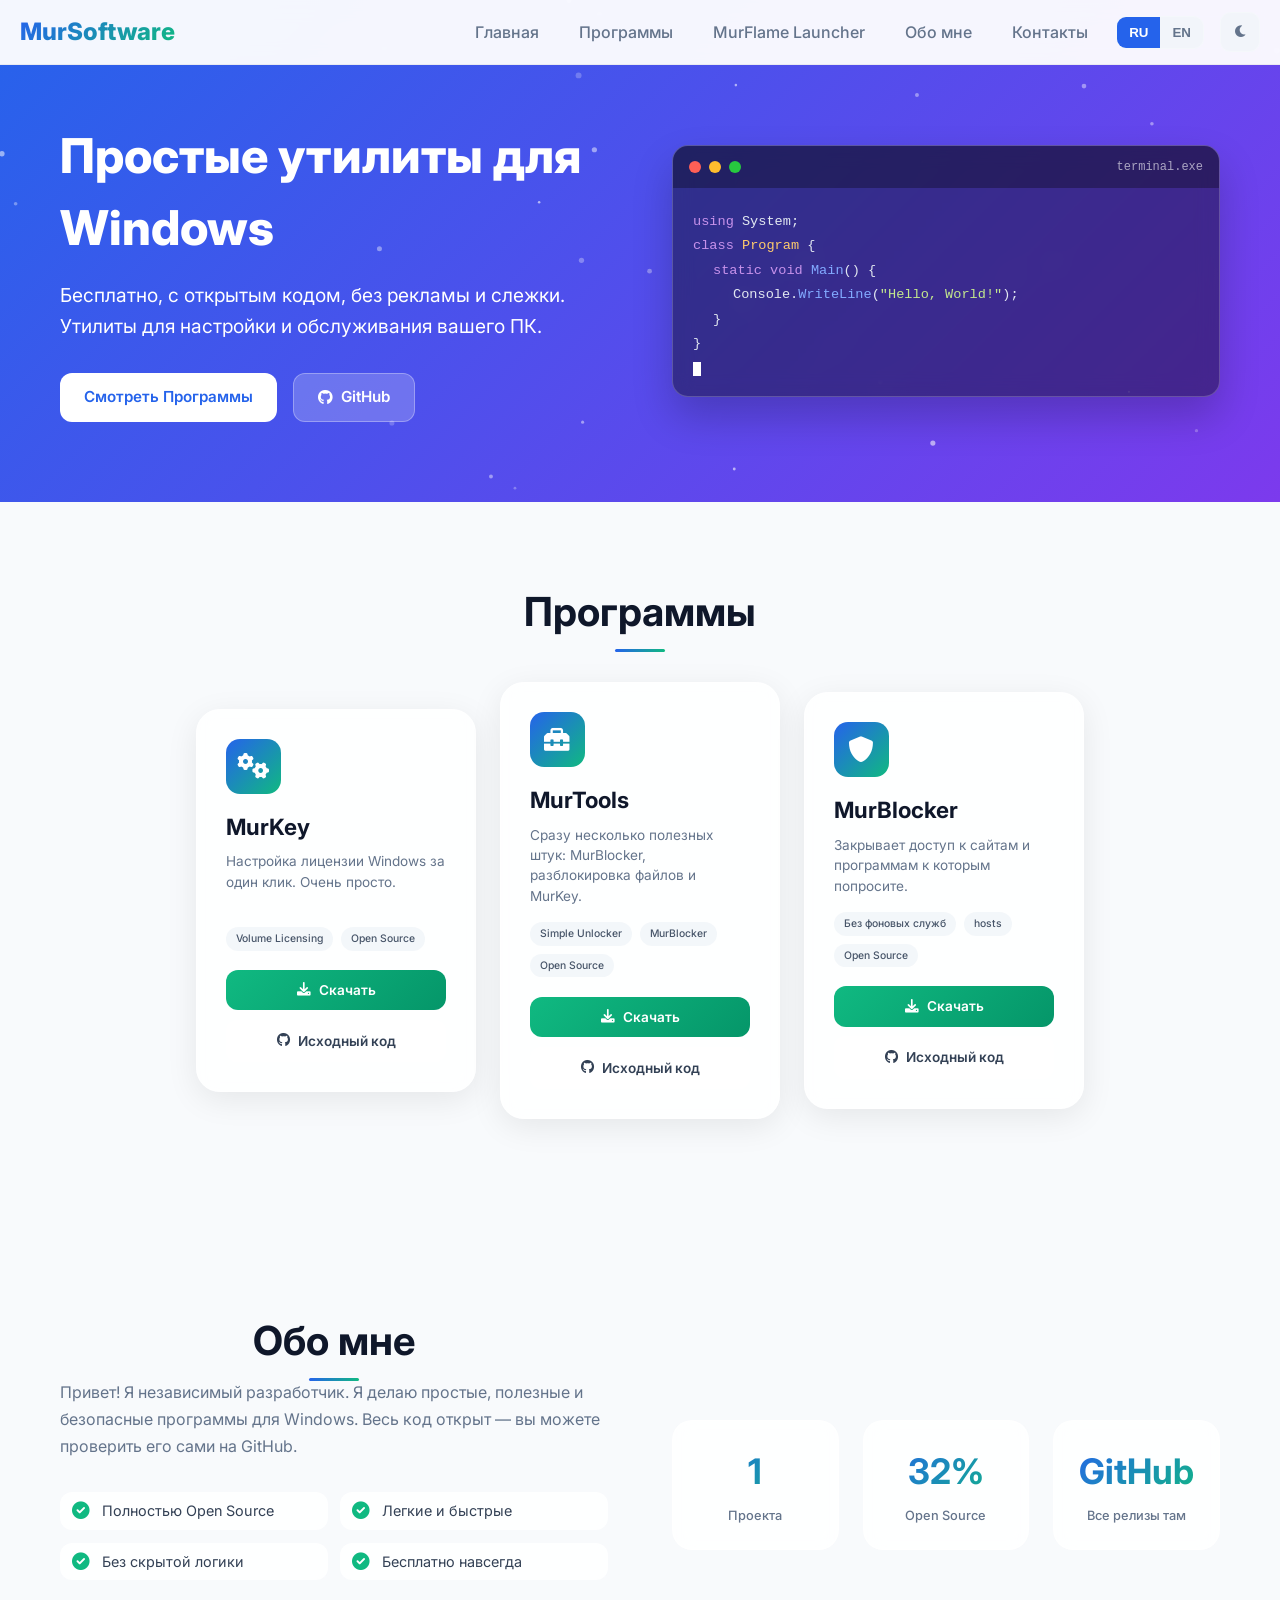
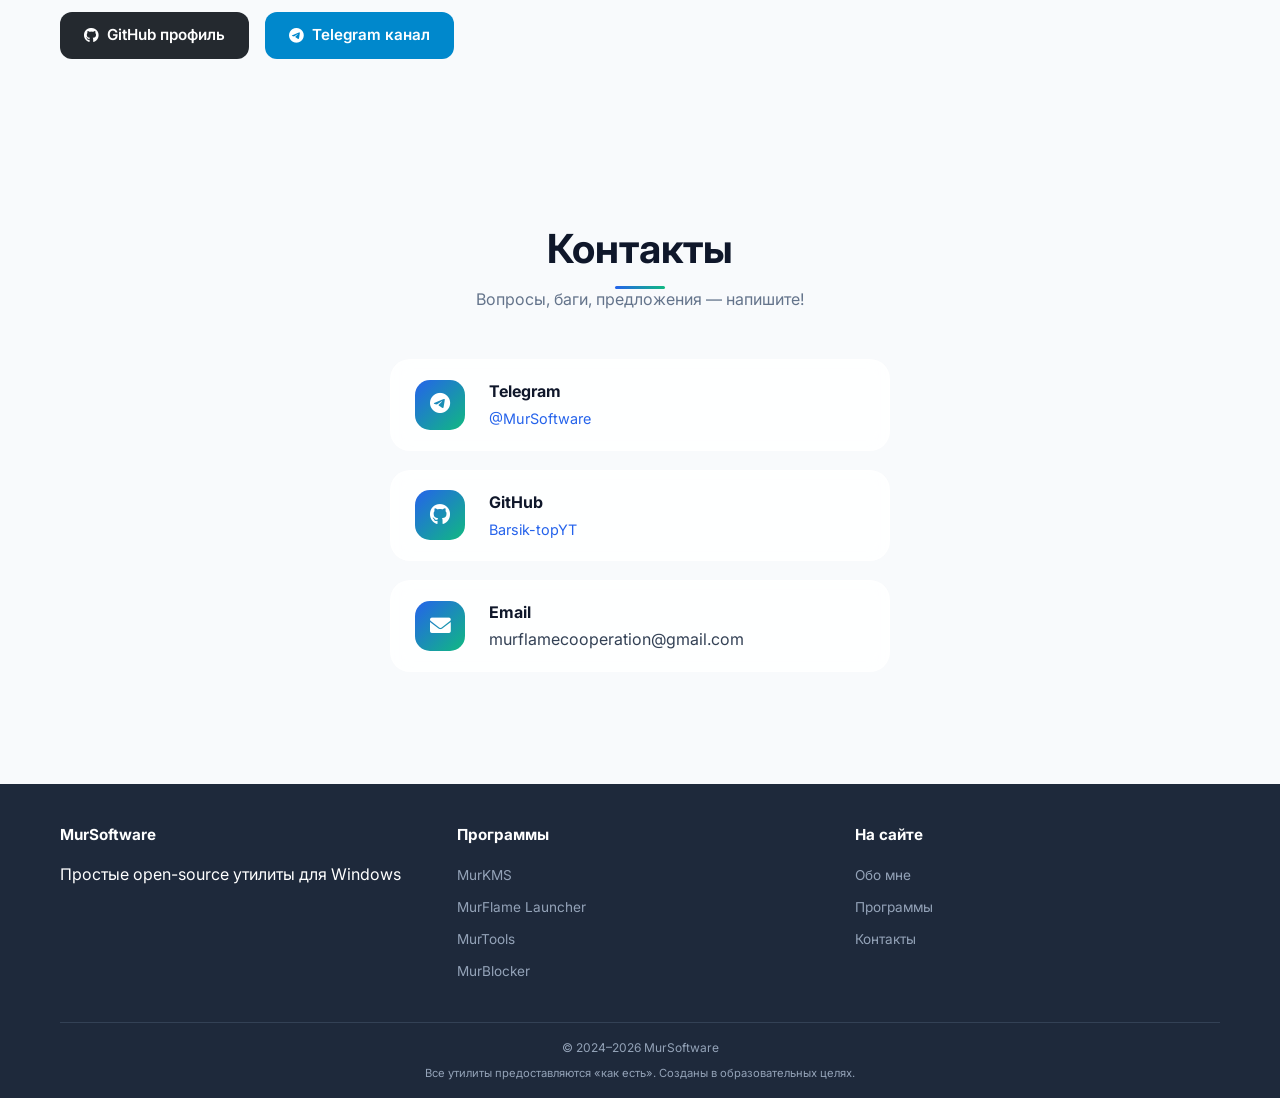
==== index.html @ d1121994 "Update" ====
<!DOCTYPE html>
<html lang="ru">
<head>
    <meta charset="UTF-8">
    <meta name="viewport" content="width=device-width, initial-scale=1.0, viewport-fit=cover">
    <meta name="description" content="MurSoftware — простые и полезные open-source утилиты для Windows. Бесплатно, без рекламы.">
    <title>MurSoftware — простые утилиты для Windows</title>
    <script>
        (function() {
            const stored = localStorage.getItem('mursoft-theme');
            const prefersDark = window.matchMedia && window.matchMedia('(prefers-color-scheme: dark)').matches;
            const dark = stored === 'dark' || (!stored && prefersDark);
            document.documentElement.setAttribute('data-theme', dark ? 'dark' : 'light');
        })();
    </script>
    <style>
        
        :root {
            --bg-body: #f8fafc;
            --bg-header: rgba(255, 255, 255, 0.95);
            --bg-header-scroll: rgba(255, 255, 255, 0.98);
            --header-border: rgba(0, 0, 0, 0.05);
            --text-primary: #334155;
            --text-heading: #0f172a;
            --text-muted: #64748b;
            --accent: #2563eb;
            --accent-hover: #1d4ed8;
            --card-bg: rgba(255, 255, 255, 0.85);
            --card-border: rgba(255, 255, 255, 0.3);
            --card-shadow: 0 8px 32px rgba(0, 0, 0, 0.08);
            --card-shadow-hover: 0 20px 35px rgba(0, 0, 0, 0.12);
            --tag-bg: rgba(241, 245, 249, 0.8);
            --tag-color: #475569;
            --footer-bg: #1e293b;
            --footer-heading: #f1f5f9;
            --footer-link: #94a3b8;
            --footer-bottom-border: #334155;
            --bar-color: #333;
            --nav-mobile-bg: #ffffff;
            --hero-gradient-start: #2563eb;
            --hero-gradient-end: #7c3aed;
        }

        [data-theme="dark"] {
            --bg-body: #0f172a;
            --bg-header: rgba(15, 23, 42, 0.95);
            --bg-header-scroll: rgba(15, 23, 42, 0.98);
            --header-border: rgba(255, 255, 255, 0.05);
            --text-primary: #cbd5e1;
            --text-heading: #f8fafc;
            --text-muted: #94a3b8;
            --accent: #60a5fa;
            --accent-hover: #3b82f6;
            --card-bg: rgba(30, 41, 59, 0.85);
            --card-border: rgba(51, 65, 85, 0.5);
            --card-shadow: 0 8px 32px rgba(0, 0, 0, 0.25);
            --card-shadow-hover: 0 20px 35px rgba(0, 0, 0, 0.35);
            --tag-bg: rgba(51, 65, 85, 0.8);
            --tag-color: #cbd5e1;
            --footer-bg: #020617;
            --nav-mobile-bg: #1e293b;
            --bar-color: #e2e8f0;
        }

        * {
            margin: 0;
            padding: 0;
            box-sizing: border-box;
        }

        body {
            font-family: 'Inter', -apple-system, BlinkMacSystemFont, sans-serif;
            line-height: 1.5;
            color: var(--text-primary);
            background-color: var(--bg-body);
            overflow-x: hidden;
        }

        .container {
            width: 100%;
            max-width: 1200px;
            margin: 0 auto;
            padding: 0 20px;
        }

        .header {
            background: var(--bg-header);
            backdrop-filter: blur(10px);
            position: fixed;
            top: 0;
            left: 0;
            right: 0;
            z-index: 1000;
            border-bottom: 1px solid var(--header-border);
            transition: all 0.3s ease;
        }

        .header.header-scrolled {
            background: var(--bg-header-scroll);
            box-shadow: 0 4px 20px rgba(0, 0, 0, 0.06);
        }

        .nav-container {
            display: flex;
            justify-content: space-between;
            align-items: center;
            height: 64px;
            padding: 0 20px;
        }

        .logo-link {
            font-size: 1.5rem;
            font-weight: 800;
            text-decoration: none;
            background: linear-gradient(135deg, var(--accent), #10b981);
            background-clip: text;
            -webkit-background-clip: text;
            -webkit-text-fill-color: transparent;
            transition: transform 0.3s ease;
        }

        .logo-link:hover {
            transform: scale(1.02);
        }

        .nav-menu {
            display: flex;
            list-style: none;
            gap: 1rem;
            align-items: center;
        }

        .nav-link {
            text-decoration: none;
            color: var(--text-muted);
            font-weight: 500;
            padding: 8px 12px;
            border-radius: 8px;
            transition: all 0.2s ease;
            position: relative;
        }

        .nav-link::after {
            content: '';
            position: absolute;
            bottom: 0;
            left: 50%;
            width: 0;
            height: 2px;
            background: var(--accent);
            transition: all 0.3s ease;
            transform: translateX(-50%);
        }

        .nav-link:hover::after {
            width: 70%;
        }

        .nav-link:hover {
            color: var(--accent);
            background: rgba(37, 99, 235, 0.05);
        }

        .theme-toggle {
            background: var(--tag-bg);
            border: 1px solid var(--card-border);
            color: var(--text-muted);
            width: 40px;
            height: 40px;
            border-radius: 10px;
            cursor: pointer;
            display: flex;
            align-items: center;
            justify-content: center;
            transition: all 0.3s ease;
        }

        .theme-toggle:hover {
            transform: rotate(10deg);
            color: var(--accent);
            border-color: var(--accent);
        }

        .theme-toggle .fa-sun { display: none; }
        [data-theme="dark"] .theme-toggle .fa-moon { display: none; }
        [data-theme="dark"] .theme-toggle .fa-sun { display: inline; }

        .lang-switch {
            display: flex;
            border: 1px solid var(--card-border);
            border-radius: 10px;
            overflow: hidden;
            background: var(--tag-bg);
        }

        .lang-btn {
            border: none;
            background: transparent;
            color: var(--text-muted);
            font-weight: 600;
            padding: 8px 12px;
            cursor: pointer;
            transition: all 0.2s;
        }

        .lang-btn:hover { color: var(--accent); }
        .lang-btn.active {
            background: var(--accent);
            color: white;
        }

        .hamburger {
            display: none;
            flex-direction: column;
            cursor: pointer;
            gap: 5px;
        }

        .hamburger span {
            width: 25px;
            height: 3px;
            background: var(--bar-color);
            border-radius: 2px;
            transition: 0.3s ease;
        }

        .hero {
            padding: 120px 0 80px;
            background: linear-gradient(135deg, var(--hero-gradient-start) 0%, var(--hero-gradient-end) 100%);
            color: white;
            position: relative;
            overflow: hidden;
        }

        #particlesCanvas {
            position: absolute;
            top: 0;
            left: 0;
            width: 100%;
            height: 100%;
            pointer-events: none;
        }

        .hero-container {
            display: grid;
            grid-template-columns: 1fr 1fr;
            gap: 4rem;
            align-items: center;
            position: relative;
            z-index: 2;
        }

        .hero-title {
            font-size: 3rem;
            font-weight: 800;
            margin-bottom: 1rem;
            animation: fadeInUp 0.6s ease;
        }

        .hero-subtitle {
            font-size: 1.2rem;
            opacity: 0.95;
            margin-bottom: 2rem;
            line-height: 1.6;
            animation: fadeInUp 0.6s ease 0.1s both;
        }

        @keyframes fadeInUp {
            from { opacity: 0; transform: translateY(20px); }
            to { opacity: 1; transform: translateY(0); }
        }

        .hero-buttons {
            display: flex;
            gap: 1rem;
            flex-wrap: wrap;
            animation: fadeInUp 0.6s ease 0.2s both;
        }

        .hero-animation {
            animation: float 3s ease-in-out infinite;
        }

        @keyframes float {
            0%, 100% { transform: translateY(0); }
            50% { transform: translateY(-8px); }
        }

        .code-window {
            background: rgba(0, 0, 0, 0.4);
            backdrop-filter: blur(10px);
            border-radius: 16px;
            overflow: hidden;
            border: 1px solid rgba(255, 255, 255, 0.2);
            box-shadow: 0 20px 40px rgba(0, 0, 0, 0.2);
        }

        .code-header {
            background: rgba(0, 0, 0, 0.3);
            padding: 12px 16px;
            display: flex;
            gap: 8px;
            align-items: center;
        }

        .code-title {
            margin-left: auto;
            font-size: 0.75rem;
            font-family: monospace;
            opacity: 0.6;
        }

        .dot {
            width: 12px;
            height: 12px;
            border-radius: 50%;
        }
        .dot.red { background: #ff5f56; }
        .dot.yellow { background: #ffbd2e; }
        .dot.green { background: #27c93f; }

        .code-body {
            padding: 20px;
            font-family: 'Courier New', monospace;
            font-size: 0.85rem;
            color: #e2e8f0;
        }

        .code-line {
            margin: 4px 0;
            opacity: 0;
            animation: codeReveal 0.4s ease forwards;
        }
        .code-line:nth-child(1) { animation-delay: 0.1s; }
        .code-line:nth-child(2) { animation-delay: 0.2s; }
        .code-line:nth-child(3) { animation-delay: 0.3s; }
        .code-line:nth-child(4) { animation-delay: 0.4s; }
        .code-line:nth-child(5) { animation-delay: 0.5s; }
        .code-line:nth-child(6) { animation-delay: 0.6s; }

        .cursor-line {
            width: 8px;
            height: 14px;
            background: white;
            margin-top: 8px;
            animation: blink 1s step-end infinite;
        }

        @keyframes blink {
            0%, 100% { opacity: 1; }
            50% { opacity: 0; }
        }

        @keyframes codeReveal {
            from { opacity: 0; transform: translateX(-15px); }
            to { opacity: 1; transform: translateX(0); }
        }

        .code-line .keyword { color: #c792ea; }
        .code-line .class-name { color: #ffcb6b; }
        .code-line .function { color: #82aaff; }
        .code-line .string { color: #c3e88d; }
        .indent { margin-left: 20px; }
        .indent2 { margin-left: 40px; }

        .btn {
            display: inline-flex;
            align-items: center;
            gap: 0.5rem;
            padding: 12px 24px;
            border-radius: 12px;
            text-decoration: none;
            font-weight: 600;
            transition: all 0.25s ease;
            cursor: pointer;
            border: none;
            font-size: 0.95rem;
            position: relative;
            overflow: hidden;
        }

        .btn::before {
            content: '';
            position: absolute;
            top: 50%;
            left: 50%;
            width: 0;
            height: 0;
            border-radius: 50%;
            background: rgba(255, 255, 255, 0.3);
            transform: translate(-50%, -50%);
            transition: width 0.5s, height 0.5s;
        }

        .btn:hover::before {
            width: 200px;
            height: 200px;
        }

        .btn-primary {
            background: white;
            color: var(--accent);
        }
        .btn-primary:hover { transform: translateY(-2px); box-shadow: 0 8px 20px rgba(0, 0, 0, 0.15); }

        .btn-secondary {
            background: rgba(255, 255, 255, 0.2);
            color: white;
            border: 1px solid rgba(255, 255, 255, 0.3);
        }
        .btn-secondary:hover { background: rgba(255, 255, 255, 0.3); transform: translateY(-2px); }

        .btn-release {
            background: linear-gradient(135deg, #10b981, #059669);
            color: white;
            justify-content: center;
        }
        .btn-release:hover { transform: translateY(-2px); box-shadow: 0 6px 15px rgba(16, 185, 129, 0.3); }

        .btn-source {
            background: rgba(255, 255, 255, 0.1);
            backdrop-filter: blur(5px);
            color: var(--text-primary);
            border: 1px solid var(--card-border);
            justify-content: center;
        }
        .btn-source:hover { background: rgba(255, 255, 255, 0.2); transform: translateY(-2px); }

        .btn-github-large, .btn-telegram-large {
            background: #24292f;
            color: white;
        }
        .btn-telegram-large { background: #0088cc; }
        .btn-github-large:hover, .btn-telegram-large:hover { transform: translateY(-2px); }

        .programs {
            padding: 80px 0;
        }

        .section-title {
            font-size: 2.5rem;
            font-weight: 700;
            text-align: center;
            margin-bottom: 0.5rem;
            color: var(--text-heading);
            position: relative;
            display: inline-block;
            width: 100%;
        }

        .section-title::after {
            content: '';
            position: absolute;
            bottom: -10px;
            left: 50%;
            transform: translateX(-50%);
            width: 50px;
            height: 3px;
            background: linear-gradient(90deg, var(--accent), #10b981);
            border-radius: 3px;
        }

        .section-subtitle {
            text-align: center;
            color: var(--text-muted);
            margin-bottom: 3rem;
            font-size: 1rem;
        }

        .programs-grid {
            display: flex;
            flex-wrap: wrap;
            justify-content: center;
            align-items: center;
            gap: 1.5rem;
            position: relative;
            margin-top: 2rem;
            margin-bottom: 2rem;
        }

        .program-card {
            background: var(--card-bg);
            backdrop-filter: blur(10px);
            border-radius: 24px;
            padding: 1.8rem;
            width: 280px;
            box-shadow: var(--card-shadow);
            border: 1px solid var(--card-border);
            transition: all 0.4s cubic-bezier(0.4, 0, 0.2, 1);
            position: relative;
            overflow: hidden;
            animation: cardAppear 0.4s ease backwards;
        }

        .program-card:nth-child(1) { animation-delay: 0.05s; }
        .program-card:nth-child(2) { animation-delay: 0.1s; }
        .program-card:nth-child(3) { animation-delay: 0.15s; }
        .program-card:nth-child(4) { animation-delay: 0.2s; }

        @keyframes cardAppear {
            from { opacity: 0; transform: scale(0.95); }
            to { opacity: 1; transform: scale(1); }
        }

        @media (min-width: 901px) {
            .program-card:nth-child(1) { transform: rotate(-4deg) translateY(8px) translateX(6px); z-index: 1; }
            .program-card:nth-child(2) { transform: rotate(-1deg) translateY(2px) translateX(3px); z-index: 2; }
            .program-card:nth-child(3) { transform: rotate(0deg) translateY(0px) translateX(0px); z-index: 4; }
            .program-card:nth-child(4) { transform: rotate(3deg) translateY(5px) translateX(-5px); z-index: 3; }

            .programs-grid:hover .program-card {
                transform: rotate(0deg) translateY(0) translateX(0);
            }

            .program-card:hover {
                transform: scale(1.04) translateY(-10px) translateX(0) !important;
                z-index: 10;
                box-shadow: var(--card-shadow-hover);
            }

            .programs-grid:hover .program-card:not(:hover) {
                opacity: 0.7;
            }
        }

        .program-card::after {
            content: '';
            position: absolute;
            top: 0;
            left: -100%;
            width: 100%;
            height: 3px;
            background: linear-gradient(90deg, var(--accent), #10b981);
            transition: left 0.4s ease;
        }

        .program-card:hover::after {
            left: 0;
        }

        .program-icon {
            width: 55px;
            height: 55px;
            background: linear-gradient(135deg, var(--accent), #10b981);
            border-radius: 14px;
            display: flex;
            align-items: center;
            justify-content: center;
            margin-bottom: 1rem;
            transition: all 0.3s ease;
        }

        .program-card:hover .program-icon {
            transform: scale(1.05);
        }

        .program-icon i { font-size: 1.6rem; color: white; }

        .program-title {
            font-size: 1.4rem;
            font-weight: 700;
            margin-bottom: 0.5rem;
            color: var(--text-heading);
        }

        .program-description {
            color: var(--text-muted);
            margin-bottom: 1rem;
            font-size: 0.85rem;
            line-height: 1.5;
            min-height: 60px;
        }

        .program-features {
            display: flex;
            flex-wrap: wrap;
            gap: 0.5rem;
            margin-bottom: 1.2rem;
        }

        .feature-tag {
            background: var(--tag-bg);
            backdrop-filter: blur(5px);
            color: var(--tag-color);
            padding: 4px 10px;
            border-radius: 20px;
            font-size: 0.65rem;
            font-weight: 500;
            transition: all 0.2s;
        }

        .feature-tag:hover {
            background: var(--accent);
            color: white;
            transform: translateY(-1px);
        }

        .program-download {
            display: flex;
            flex-direction: column;
            gap: 0.6rem;
        }
        .program-download .btn { width: 100%; padding: 10px 16px; font-size: 0.85rem; }

        .about {
            background: var(--bg-body);
            padding: 80px 0;
        }

        .about-content {
            display: grid;
            grid-template-columns: 1fr 1fr;
            gap: 4rem;
            align-items: center;
        }

        .about-description {
            color: var(--text-muted);
            font-size: 1rem;
            line-height: 1.7;
            margin-bottom: 2rem;
        }

        .about-features {
            display: grid;
            grid-template-columns: 1fr 1fr;
            gap: 0.8rem;
            margin-bottom: 2rem;
        }

        .feature-item {
            display: flex;
            align-items: center;
            gap: 0.75rem;
            padding: 8px 12px;
            background: var(--card-bg);
            backdrop-filter: blur(5px);
            border-radius: 12px;
            transition: all 0.25s;
            font-size: 0.9rem;
        }

        .feature-item:hover {
            transform: translateX(5px);
            background: var(--accent);
            color: white;
        }
        .feature-item:hover i { color: white; }
        .feature-item i { color: #10b981; font-size: 1.1rem; }

        .about-stats {
            display: grid;
            grid-template-columns: repeat(3, 1fr);
            gap: 1.5rem;
        }

        .stat-item {
            background: var(--card-bg);
            backdrop-filter: blur(10px);
            padding: 1.5rem 1rem;
            border-radius: 20px;
            text-align: center;
            border: 1px solid var(--card-border);
            transition: all 0.25s ease;
        }

        .stat-item:hover {
            transform: translateY(-5px);
            box-shadow: var(--card-shadow-hover);
        }

        .stat-number {
            font-size: 2.2rem;
            font-weight: 700;
            background: linear-gradient(135deg, var(--accent), #10b981);
            background-clip: text;
            -webkit-background-clip: text;
            -webkit-text-fill-color: transparent;
            margin-bottom: 0.5rem;
        }
        .stat-label { color: var(--text-muted); font-size: 0.8rem; font-weight: 500; }

        .about-buttons { display: flex; flex-wrap: wrap; gap: 1rem; }

        .contact {
            padding: 80px 0;
        }

        .contact-content {
            display: flex;
            flex-direction: column;
            gap: 1.2rem;
            max-width: 500px;
            margin: 0 auto;
        }

        .contact-item {
            display: flex;
            align-items: center;
            gap: 1.5rem;
            background: var(--card-bg);
            backdrop-filter: blur(10px);
            padding: 1.2rem 1.5rem;
            border-radius: 20px;
            border: 1px solid var(--card-border);
            transition: all 0.25s ease;
        }

        .contact-item:hover {
            transform: translateX(8px);
            box-shadow: var(--card-shadow-hover);
        }

        .contact-item i {
            width: 50px;
            height: 50px;
            background: linear-gradient(135deg, var(--accent), #10b981);
            border-radius: 15px;
            display: flex;
            align-items: center;
            justify-content: center;
            color: white;
            font-size: 1.3rem;
            transition: all 0.25s;
        }

        .contact-item:hover i {
            transform: scale(1.05);
        }

        .contact-item h4 { margin-bottom: 3px; color: var(--text-heading); font-size: 1rem; }
        .contact-item a { color: var(--accent); text-decoration: none; font-size: 0.9rem; }

        .footer {
            background: var(--footer-bg);
            color: white;
            padding: 2.5rem 0 1rem;
            margin-top: 2rem;
        }

        .footer-content {
            display: grid;
            grid-template-columns: repeat(auto-fit, minmax(200px, 1fr));
            gap: 2rem;
            margin-bottom: 2rem;
        }

        .footer-section h3, .footer-section h4 { margin-bottom: 1rem; color: white; font-size: 0.95rem; }
        .footer-section ul { list-style: none; }
        .footer-section ul li { margin-bottom: 0.5rem; }
        .footer-section a { color: var(--footer-link); text-decoration: none; transition: all 0.2s; display: inline-block; font-size: 0.85rem; }
        .footer-section a:hover { color: var(--accent); transform: translateX(3px); }

        .footer-bottom {
            border-top: 1px solid var(--footer-bottom-border);
            padding-top: 1rem;
            text-align: center;
            font-size: 0.75rem;
            color: var(--footer-link);
        }

        .footer-disclaimer { font-size: 0.7rem; margin-top: 0.5rem; }

        .scroll-to-top {
            position: fixed;
            bottom: 20px;
            right: 20px;
            width: 45px;
            height: 45px;
            background: linear-gradient(135deg, var(--accent), #10b981);
            color: white;
            border: none;
            border-radius: 50%;
            cursor: pointer;
            opacity: 0;
            visibility: hidden;
            transition: all 0.25s ease;
            z-index: 1000;
            display: flex;
            align-items: center;
            justify-content: center;
            font-size: 1.1rem;
            box-shadow: 0 4px 12px rgba(0, 0, 0, 0.15);
        }

        .scroll-to-top.visible {
            opacity: 1;
            visibility: visible;
        }

        .scroll-to-top:hover {
            transform: translateY(-3px);
        }

        /* ==================== */
        /* ЗЕЛЁНЫЙ БЕЙДЖ "НОВОЕ" — ИСПРАВЛЕННЫЙ */
        /* ==================== */
        
        .feature-tag-new {
            background: #10b981 !important;
            color: white !important;
            padding: 4px 12px !important;
            border-radius: 20px !important;
            font-size: 0.7rem !important;
            font-weight: 700 !important;
            display: inline-block !important;
            margin-left: 10px !important;
            vertical-align: middle !important;
            animation: pulse 2s ease-in-out infinite !important;
            border: none !important;
            text-shadow: none !important;
        }

        @keyframes pulse {
            0%, 100% { 
                opacity: 1; 
                transform: scale(1);
                box-shadow: 0 0 0 0 rgba(16, 185, 129, 0.4);
            }
            50% { 
                opacity: 0.9; 
                transform: scale(1.03);
                box-shadow: 0 0 0 5px rgba(16, 185, 129, 0);
            }
        }

        @media (max-width: 900px) {
            .programs-grid { flex-direction: column; align-items: center; }
            .program-card { width: 100%; max-width: 360px; transform: none !important; }
            .programs-grid:hover .program-card { transform: none !important; }
            .program-card:hover { transform: translateY(-5px) scale(1.01) !important; }
            .programs-grid:hover .program-card:not(:hover) { opacity: 1; }
            .hero-container { grid-template-columns: 1fr; text-align: center; gap: 2rem; }
            .hero-title { font-size: 2rem; }
            .hero { padding: 100px 0 60px; }
            .hero-buttons { justify-content: center; }
            .section-title { font-size: 2rem; }
            .about-content { grid-template-columns: 1fr; gap: 2rem; text-align: center; }
            .about-features { grid-template-columns: 1fr; text-align: left; max-width: 300px; margin: 2rem auto; }
            .about-stats { grid-template-columns: 1fr; gap: 1rem; max-width: 280px; margin: 0 auto; }
            .about-buttons { justify-content: center; }
            .footer-content { grid-template-columns: 1fr; text-align: center; }
            .contact-item { justify-content: center; text-align: left; }
            .nav-menu {
                position: fixed;
                left: -100%;
                top: 64px;
                flex-direction: column;
                background: var(--nav-mobile-bg);
                width: 100%;
                text-align: center;
                transition: 0.3s;
                padding: 2rem;
                gap: 1.5rem;
                border-bottom: 1px solid var(--header-border);
                box-shadow: 0 10px 25px rgba(0, 0, 0, 0.08);
            }
            .nav-menu.active { left: 0; }
            .hamburger { display: flex; }
        }

        @media (max-width: 480px) {
            .container { padding: 0 16px; }
            .hero-title { font-size: 1.6rem; }
            .hero-subtitle { font-size: 0.95rem; }
            .btn { padding: 10px 18px; font-size: 0.85rem; }
            .program-card { padding: 1.2rem; }
            .code-body { font-size: 0.6rem; padding: 12px; }
            .program-icon { width: 45px; height: 45px; }
            .program-icon i { font-size: 1.3rem; }
            .program-title { font-size: 1.2rem; }
            .feature-tag-new { padding: 2px 8px !important; font-size: 0.6rem !important; margin-left: 6px !important; }
        }

        .hamburger.active span:nth-child(1) {
            transform: rotate(45deg) translate(5px, 5px);
        }
        .hamburger.active span:nth-child(2) {
            opacity: 0;
        }
        .hamburger.active span:nth-child(3) {
            transform: rotate(-45deg) translate(7px, -6px);
        }
    </style>
    <link href="https://fonts.googleapis.com/css2?family=Inter:wght@400;500;600;700;800&display=swap" rel="stylesheet">
    <link rel="stylesheet" href="https://cdnjs.cloudflare.com/ajax/libs/font-awesome/6.0.0/css/all.min.css">
</head>
<body>
    <header class="header">
        <nav class="nav">
            <div class="nav-container">
                <div class="logo">
                    <a href="#home" class="logo-link">MurSoftware</a>
                </div>
                <ul class="nav-menu">
                    <li><a href="#home" class="nav-link" data-i18n="nav.home">Главная</a></li>
                    <li><a href="#programs" class="nav-link" data-i18n="nav.programs">Программы</a></li>
                    <li><a href="launcher/Index.html" class="nav-link" data-i18n="nav.murflame">MurFlame Launcher</a></li>
                    <li><a href="#about" class="nav-link" data-i18n="nav.about">Обо мне</a></li>
                    <li><a href="#contact" class="nav-link" data-i18n="nav.contact">Контакты</a></li>
                    <li>
                        <div class="lang-switch" role="group">
                            <button type="button" class="lang-btn active" data-lang="ru">RU</button>
                            <button type="button" class="lang-btn" data-lang="en">EN</button>
                        </div>
                    </li>
                    <li>
                        <button type="button" class="theme-toggle" aria-label="Сменить тему">
                            <i class="fas fa-moon"></i>
                            <i class="fas fa-sun"></i>
                        </button>
                    </li>
                </ul>
                <div class="hamburger">
                    <span></span>
                    <span></span>
                    <span></span>
                </div>
            </div>
        </nav>
    </header>

    <main>
        <section id="home" class="hero">
            <canvas id="particlesCanvas"></canvas>
            <div class="container hero-container">
                <div class="hero-content">
                    <h1 class="hero-title" data-i18n="hero.title">Простые утилиты для Windows</h1>
                    <p class="hero-subtitle" data-i18n="hero.subtitle">
                        Бесплатно, с открытым кодом, без рекламы и слежки. Утилиты для настройки и обслуживания вашего ПК.
                    </p>
                    <div class="hero-buttons">
                        <a href="#programs" class="btn btn-primary" data-i18n="hero.btnProjects">Смотреть Программы</a>
                        <a href="https://github.com/Barsik-topYT" class="btn btn-secondary" target="_blank">
                            <i class="fab fa-github"></i>
                            <span data-i18n="hero.btnGithub">GitHub</span>
                        </a>
                    </div>
                </div>
                <div class="hero-animation">
                    <div class="code-window">
                        <div class="code-header">
                            <span class="dot red"></span>
                            <span class="dot yellow"></span>
                            <span class="dot green"></span>
                            <span class="code-title">terminal.exe</span>
                        </div>
                        <div class="code-body">
                            <div class="code-line"><span class="keyword">using</span> System;</div>
                            <div class="code-line"><span class="keyword">class</span> <span class="class-name">Program</span> {</div>
                            <div class="code-line indent">  <span class="keyword">static void</span> <span class="function">Main</span>() {</div>
                            <div class="code-line indent2">    Console.<span class="function">WriteLine</span>(<span class="string">"Hello, World!"</span>);</div>
                            <div class="code-line indent">  }</div>
                            <div class="code-line">}</div>
                            <div class="cursor-line"></div>
                        </div>
                    </div>
                </div>
            </div>
        </section>

        <section id="programs" class="programs">
            <div class="container">
                <h2 class="section-title" data-i18n="programs.title">Программы</h2>

                <div class="programs-grid">
                    <!-- MurKMS -->
                    <div class="program-card" data-tilt>
                        <div class="program-icon"><i class="fas fa-cogs"></i></div>
                        <h3 class="program-title">MurKey</h3>
                        <p class="program-description" data-i18n="murkms.desc">Настройка корпоративного лицензирования Windows одной кнопкой.</p>
                        <div class="program-features">
                            <span class="feature-tag" data-i18n="murkms.tag1">Volume Licensing</span>
                            <span class="feature-tag" data-i18n="murkms.tag2">Open Source</span>
                        </div>
                        <div class="program-download">
                            <a href="https://github.com/Barsik-topYT/MurKey/releases/download/MurKey2.2/MurKey.2.2.exe" class="btn btn-release" target="_blank"><i class="fas fa-download"></i> <span data-i18n="common.download">Скачать</span></a>
                            <a href="https://github.com/Barsik-topYT/MurKey" class="btn btn-source" target="_blank"><i class="fab fa-github"></i> <span data-i18n="common.source">Исходный код</span></a>
                        </div>
                    </div>



                    <!-- MurTools -->
                    <div class="program-card" data-tilt>
                        <div class="program-icon"><i class="fas fa-toolbox"></i></div>
                        <h3 class="program-title">MurTools</h3>
                        <p class="program-description" data-i18n="murtools.desc">Набор утилит для повседневных задач: очистка, разблокировка файлов и другое.</p>
                        <div class="program-features">
                            <span class="feature-tag" data-i18n="murtools.tag1">Simple Unlocker</span>
                            <span class="feature-tag" data-i18n="murtools.tag2">MurBlocker</span>
                            <span class="feature-tag" data-i18n="murtools.tag3">Open Source</span>
                        </div>
                        <div class="program-download">
                            <a href="https://github.com/Barsik-topYT/MurTools/releases/download/MurTools3.0/MurTools.exe" class="btn btn-release" target="_blank"><i class="fas fa-download"></i> <span data-i18n="common.download">Скачать</span></a>
                            <a href="https://github.com/Barsik-topYT/MurTools" class="btn btn-source" target="_blank"><i class="fab fa-github"></i> <span data-i18n="common.source">Исходный код</span></a>
                        </div>
                    </div>

                    <!-- MurBlocker -->
                    <div class="program-card" data-tilt>
                        <div class="program-icon"><i class="fas fa-shield-alt"></i></div>
                        <h3 class="program-title">MurBlocker</h3>
                        <p class="program-description" data-i18n="murblocker.desc">Блокировка сайтов и приложений через файл hosts. Легко и без фоновых процессов.</p>
                        <div class="program-features">
                            <span class="feature-tag" data-i18n="murblocker.tag1">Без фоновых служб</span>
                            <span class="feature-tag" data-i18n="murblocker.tag2">hosts</span>
                            <span class="feature-tag" data-i18n="murblocker.tag3">Open Source</span>
                        </div>
                        <div class="program-download">
                            <a href="https://github.com/Barsik-topYT/MurBlocker/releases/download/MurBlocker1.5/MurBlocker.1.5.exe" class="btn btn-release" target="_blank"><i class="fas fa-download"></i> <span data-i18n="common.download">Скачать</span></a>
                            <a href="https://github.com/Barsik-topYT/MurBlocker" class="btn btn-source" target="_blank"><i class="fab fa-github"></i> <span data-i18n="common.source">Исходный код</span></a>
                        </div>
                    </div>
                </div>
            </div>
        </section>

        <section id="about" class="about">
            <div class="container">
                <div class="about-content">
                    <div class="about-text">
                        <h2 class="section-title" data-i18n="about.title">Обо мне</h2>
                        <p class="about-description" data-i18n="about.desc">
                            Привет! Я независимый разработчик. Я делаю простые, полезные и безопасные программы для Windows.
                            Весь код открыт — вы можете проверить его сами на GitHub.
                        </p>
                        <div class="about-features">
                            <div class="feature-item"><i class="fas fa-check-circle"></i> <span data-i18n="about.f1">Полностью Open Source</span></div>
                            <div class="feature-item"><i class="fas fa-check-circle"></i> <span data-i18n="about.f2">Легкие и быстрые</span></div>
                            <div class="feature-item"><i class="fas fa-check-circle"></i> <span data-i18n="about.f3">Без скрытой логики</span></div>
                            <div class="feature-item"><i class="fas fa-check-circle"></i> <span data-i18n="about.f4">Бесплатно навсегда</span></div>
                        </div>
                        <div class="about-buttons">
                            <a href="https://github.com/Barsik-topYT" class="btn btn-github-large" target="_blank"><i class="fab fa-github"></i> <span data-i18n="about.githubBtn">GitHub профиль</span></a>
                            <a href="https://t.me/MurSoftware" class="btn btn-telegram-large" target="_blank"><i class="fab fa-telegram-plane"></i> <span data-i18n="about.telegramBtn">Telegram канал</span></a>
                        </div>
                    </div>
                    <div class="about-stats">
                        <div class="stat-item" data-count="4"><div class="stat-number">0</div><div class="stat-label" data-i18n="stats.projects">Проекта</div></div>
                        <div class="stat-item" data-count="100"><div class="stat-number">0%</div><div class="stat-label" data-i18n="stats.opensource">Open Source</div></div>
                        <div class="stat-item"><div class="stat-number">GitHub</div><div class="stat-label" data-i18n="stats.releases">Все релизы там</div></div>
                    </div>
                </div>
            </div>
        </section>

        <section id="contact" class="contact">
            <div class="container">
                <h2 class="section-title" data-i18n="contact.title">Контакты</h2>
                <p class="section-subtitle" data-i18n="contact.subtitle">Вопросы, баги, предложения — напишите!</p>
                <div class="contact-content">
                    <div class="contact-item">
                        <i class="fab fa-telegram-plane"></i>
                        <div><h4 data-i18n="contact.telegram">Telegram</h4><p><a href="https://t.me/MurSoftware" target="_blank">@MurSoftware</a></p></div>
                    </div>
                    <div class="contact-item">
                        <i class="fab fa-github"></i>
                        <div><h4 data-i18n="contact.github">GitHub</h4><p><a href="https://github.com/Barsik-topYT" target="_blank">Barsik-topYT</a></p></div>
                    </div>
                    <div class="contact-item">
                        <i class="fas fa-envelope"></i>
                        <div><h4 data-i18n="contact.email">Email</h4><p>murflamecooperation@gmail.com</p></div>
                    </div>
                </div>
            </div>
        </section>
    </main>

    <footer class="footer">
        <div class="container">
            <div class="footer-content">
                <div class="footer-section">
                    <h3>MurSoftware</h3>
                    <p data-i18n="footer.tagline">Простые open-source утилиты для Windows</p>
                </div>
                <div class="footer-section">
                    <h4 data-i18n="footer.projects">Программы</h4>
                    <ul>
                        <li><a href="https://github.com/Barsik-topYT/MurKMS" target="_blank">MurKMS</a></li>
                        <li><a href="https://github.com/Barsik-topYT/MurFlameLauncher" target="_blank">MurFlame Launcher</a></li>
                        <li><a href="https://github.com/Barsik-topYT/MurTools" target="_blank">MurTools</a></li>
                        <li><a href="https://github.com/Barsik-topYT/MurBlocker" target="_blank">MurBlocker</a></li>
                    </ul>
                </div>
                <div class="footer-section">
                    <h4 data-i18n="footer.site">На сайте</h4>
                    <ul>
                        <li><a href="#about" data-i18n="footer.about">Обо мне</a></li>
                        <li><a href="#programs" data-i18n="footer.programs">Программы</a></li>
                        <li><a href="#contact" data-i18n="footer.contact">Контакты</a></li>
                    </ul>
                </div>
            </div>
            <div class="footer-bottom">
                <p>&copy; 2024–2026 MurSoftware</p>
                <p class="footer-disclaimer" data-i18n="footer.disclaimer">Все утилиты предоставляются «как есть». Созданы в образовательных целях.</p>
            </div>
        </div>
    </footer>

    <script>
        // ==================== ПЕРЕВОДЫ ====================
        const translations = {
            ru: {
                'nav.home': 'Главная',
                'nav.programs': 'Программы',
                'nav.about': 'Обо мне',
                'nav.contact': 'Контакты',
                'hero.title': 'Простые утилиты для Windows',
                'hero.subtitle': 'Бесплатно, с открытым кодом, без рекламы и слежки. Утилиты для настройки и обслуживания вашего ПК.',
                'hero.btnProjects': 'Смотреть Программы',
                'hero.btnGithub': 'GitHub',
                'programs.title': 'Программы',
                'programs.subtitle': 'Скачивайте только с GitHub Releases — это безопасно.',
                'murkms.desc': 'Настройка лицензии Windows за один клик. Очень просто.',
                'murkms.tag1': 'Volume Licensing',
                'murkms.tag2': 'Open Source',
                'murflame.desc': 'Простой и удобный лаунчер для Minecraft. Всё в одном месте.',
                'murflame.tag1': 'Игровой лаунчер',
                'murflame.tag2': 'Быстрый запуск',
                'murflame.tag3': 'Open Source',
                'murflame.tag4': 'Новое',
                'murtools.desc': 'Сразу несколько полезных штук: MurBlocker, разблокировка файлов и MurKey.',
                'murtools.tag1': 'Simple Unlocker',
                'murtools.tag2': 'MurBlocker',
                'murtools.tag3': 'Open Source',
                'murblocker.desc': 'Закрывает доступ к сайтам и программам к которым попросите.',
                'murblocker.tag1': 'Без фоновых служб',
                'murblocker.tag2': 'hosts',
                'murblocker.tag3': 'Open Source',
                'common.download': 'Скачать',
                'common.source': 'Исходный код',
                'about.title': 'Обо мне',
                'about.desc': 'Привет! Я независимый разработчик. Я делаю простые, полезные и безопасные программы для Windows. Весь код открыт — вы можете проверить его сами на GitHub.',
                'about.f1': 'Полностью Open Source',
                'about.f2': 'Легкие и быстрые',
                'about.f3': 'Без скрытой логики',
                'about.f4': 'Бесплатно навсегда',
                'about.githubBtn': 'GitHub профиль',
                'about.telegramBtn': 'Telegram канал',
                'stats.projects': 'Проекта',
                'stats.opensource': 'Open Source',
                'stats.releases': 'Все релизы там',
                'contact.title': 'Контакты',
                'contact.subtitle': 'Вопросы, баги, предложения — напишите!',
                'contact.telegram': 'Telegram',
                'contact.github': 'GitHub',
                'contact.email': 'Email',
                'footer.tagline': 'Простые open-source утилиты для Windows',
                'footer.projects': 'Программы',
                'footer.site': 'На сайте',
                'footer.about': 'Обо мне',
                'footer.programs': 'Программы',
                'footer.contact': 'Контакты',
                'footer.disclaimer': 'Все утилиты предоставляются «как есть». Созданы в образовательных целях.'
            },
            en: {
                'nav.home': 'Home',
                'nav.programs': 'Projects',
                'nav.about': 'About',
                'nav.contact': 'Contact',
                'hero.title': 'Simple Windows Utilities',
                'hero.subtitle': 'Free, open source, no ads, no tracking. Utilities for tuning and maintaining your PC.',
                'hero.btnProjects': 'View Projects',
                'hero.btnGithub': 'GitHub',
                'programs.title': 'Projects',
                'programs.subtitle': 'Download only from GitHub Releases — it\'s safe.',
                'murkms.desc': 'Configure Windows volume licensing with one click.',
                'murkms.tag1': 'Volume Licensing',
                'murkms.tag2': 'Open Source',
				'murflame.tag4': 'New',
                'murflame.desc': 'A simple and convenient launcher for Minecraft. Everything in one place.',
                'murflame.tag1': 'Game Launcher',
                'murflame.tag2': 'Fast Launch',
                'murflame.tag3': 'Open Source',
                'murflame.tag4': 'New',
                'murtools.desc': 'A set of utilities for everyday tasks: cleaning, file unlocking, and more.',
                'murtools.tag1': 'Simple Unlocker',
                'murtools.tag2': 'MurBlocker',
                'murtools.tag3': 'Open Source',
                'murblocker.desc': 'Block websites and apps via the hosts file. Easy, with no background processes.',
                'murblocker.tag1': 'No background services',
                'murblocker.tag2': 'hosts',
                'murblocker.tag3': 'Open Source',
                'common.download': 'Download',
                'common.source': 'Source code',
                'about.title': 'About me',
                'about.desc': 'Hi! I\'m an indie developer. I make simple, useful, and safe programs for Windows. All code is open — you can check it yourself on GitHub.',
                'about.f1': 'Fully Open Source',
                'about.f2': 'Light & Fast',
                'about.f3': 'No hidden logic',
                'about.f4': 'Forever Free',
                'about.githubBtn': 'GitHub profile',
                'about.telegramBtn': 'Telegram channel',
                'stats.projects': 'Projects',
                'stats.opensource': 'Open Source',
                'stats.releases': 'All releases there',
                'contact.title': 'Contact',
                'contact.subtitle': 'Questions, bugs, suggestions — write us!',
                'contact.telegram': 'Telegram',
                'contact.github': 'GitHub',
                'contact.email': 'Email',
                'footer.tagline': 'Simple open-source Windows utilities',
                'footer.projects': 'Projects',
                'footer.site': 'On site',
                'footer.about': 'About',
                'footer.programs': 'Programs',
                'footer.contact': 'Contact',
                'footer.disclaimer': 'All utilities are provided "as is". Created for educational purposes.'
            }
        };

        let currentLang = localStorage.getItem('mursoft-lang') || 'ru';

        function applyTranslations() {
            document.querySelectorAll('[data-i18n]').forEach(el => {
                const key = el.getAttribute('data-i18n');
                if (translations[currentLang][key]) {
                    if (el.tagName === 'INPUT' || el.tagName === 'TEXTAREA') {
                        el.placeholder = translations[currentLang][key];
                    } else {
                        el.textContent = translations[currentLang][key];
                    }
                }
            });
        }

        function setLang(lang) {
            currentLang = lang;
            localStorage.setItem('mursoft-lang', lang);
            applyTranslations();
            document.documentElement.lang = lang === 'ru' ? 'ru' : 'en';
            document.querySelectorAll('.lang-btn').forEach(btn => {
                btn.classList.toggle('active', btn.getAttribute('data-lang') === lang);
            });
        }

        // ==================== ОСТАЛЬНЫЕ СКРИПТЫ ====================
        
        const hamburger = document.querySelector('.hamburger');
        const navMenu = document.querySelector('.nav-menu');

        if (hamburger && navMenu) {
            hamburger.addEventListener('click', () => {
                hamburger.classList.toggle('active');
                navMenu.classList.toggle('active');
            });
            document.querySelectorAll('.nav-link').forEach(n => n.addEventListener('click', () => {
                hamburger.classList.remove('active');
                navMenu.classList.remove('active');
            }));
        }

        document.querySelectorAll('a[href^="#"]').forEach(anchor => {
            anchor.addEventListener('click', function (e) {
                e.preventDefault();
                const target = document.querySelector(this.getAttribute('href'));
                if (target) target.scrollIntoView({ behavior: 'smooth', block: 'start' });
            });
        });

        const themeToggle = document.querySelector('.theme-toggle');
        const THEME_KEY = 'mursoft-theme';

        function getTheme() { return document.documentElement.getAttribute('data-theme') || 'light'; }
        function setTheme(theme) {
            document.documentElement.setAttribute('data-theme', theme);
            try { localStorage.setItem(THEME_KEY, theme); } catch (e) {}
        }
        function toggleTheme() { setTheme(getTheme() === 'dark' ? 'light' : 'dark'); }

        if (themeToggle) {
            themeToggle.addEventListener('click', () => {
                toggleTheme();
                hamburger?.classList.remove('active');
                navMenu?.classList.remove('active');
            });
        }

        const langBtns = document.querySelectorAll('.lang-btn');
        langBtns.forEach(btn => {
            btn.addEventListener('click', () => {
                setLang(btn.getAttribute('data-lang'));
                hamburger?.classList.remove('active');
                navMenu?.classList.remove('active');
            });
        });

        function updateHeaderScroll() {
            document.querySelector('.header')?.classList.toggle('header-scrolled', window.scrollY > 50);
        }
        window.addEventListener('scroll', updateHeaderScroll);
        updateHeaderScroll();

        const canvas = document.getElementById('particlesCanvas');
        if (canvas) {
            const ctx = canvas.getContext('2d');
            let particles = [];
            
            function resizeCanvas() {
                canvas.width = canvas.offsetWidth;
                canvas.height = canvas.offsetHeight;
            }
            
            function createParticles() {
                particles = [];
                for (let i = 0; i < 40; i++) {
                    particles.push({
                        x: Math.random() * canvas.width,
                        y: Math.random() * canvas.height,
                        radius: Math.random() * 2 + 1,
                        speedX: (Math.random() - 0.5) * 0.4,
                        speedY: (Math.random() - 0.5) * 0.4,
                        opacity: Math.random() * 0.4 + 0.2
                    });
                }
            }
            
            function animateParticles() {
                if (!ctx) return;
                ctx.clearRect(0, 0, canvas.width, canvas.height);
                particles.forEach(p => {
                    p.x += p.speedX;
                    p.y += p.speedY;
                    if (p.x < 0) p.x = canvas.width;
                    if (p.x > canvas.width) p.x = 0;
                    if (p.y < 0) p.y = canvas.height;
                    if (p.y > canvas.height) p.y = 0;
                    ctx.beginPath();
                    ctx.arc(p.x, p.y, p.radius, 0, Math.PI * 2);
                    ctx.fillStyle = `rgba(255, 255, 255, ${p.opacity})`;
                    ctx.fill();
                });
                requestAnimationFrame(animateParticles);
            }
            
            window.addEventListener('resize', () => { resizeCanvas(); createParticles(); });
            resizeCanvas();
            createParticles();
            animateParticles();
        }

        document.querySelectorAll('[data-tilt]').forEach(card => {
            card.addEventListener('mousemove', (e) => {
                const rect = card.getBoundingClientRect();
                const x = e.clientX - rect.left;
                const y = e.clientY - rect.top;
                const centerX = rect.width / 2;
                const centerY = rect.height / 2;
                const rotateX = (y - centerY) / 25;
                const rotateY = (centerX - x) / 25;
                card.style.transform = `perspective(1000px) rotateX(${rotateX}deg) rotateY(${rotateY}deg) translateY(-3px)`;
            });
            card.addEventListener('mouseleave', () => { card.style.transform = ''; });
        });

        const observerOptions = { threshold: 0.1, rootMargin: '0px 0px -30px 0px' };
        const observer = new IntersectionObserver((entries) => {
            entries.forEach(entry => {
                if (entry.isIntersecting) {
                    entry.target.style.opacity = '1';
                    entry.target.style.transform = 'translateY(0)';
                    if (entry.target.classList.contains('stat-item') && entry.target.dataset.count) {
                        const counter = entry.target.querySelector('.stat-number');
                        const targetCount = parseInt(entry.target.dataset.count);
                        let current = 0;
                        const increment = targetCount / 40;
                        const updateCounter = () => {
                            current += increment;
                            if (current < targetCount) {
                                counter.textContent = Math.floor(current) + (targetCount === 100 ? '%' : '');
                                requestAnimationFrame(updateCounter);
                            } else {
                                counter.textContent = targetCount + (targetCount === 100 ? '%' : '');
                            }
                        };
                        updateCounter();
                    }
                }
            });
        }, observerOptions);

        document.addEventListener('DOMContentLoaded', () => {
            setLang(currentLang);
            document.querySelectorAll('.program-card, .stat-item, .contact-item, .about-text').forEach(el => {
                el.style.opacity = '0';
                el.style.transform = 'translateY(20px)';
                el.style.transition = 'opacity 0.4s ease, transform 0.4s ease';
                observer.observe(el);
            });
        });

        const scrollBtn = document.createElement('button');
        scrollBtn.innerHTML = '<i class="fas fa-arrow-up"></i>';
        scrollBtn.className = 'scroll-to-top';
        document.body.appendChild(scrollBtn);
        window.addEventListener('scroll', () => scrollBtn.classList.toggle('visible', window.pageYOffset > 300));
        scrollBtn.addEventListener('click', () => window.scrollTo({ top: 0, behavior: 'smooth' }));
    </script>
</body>
</html>
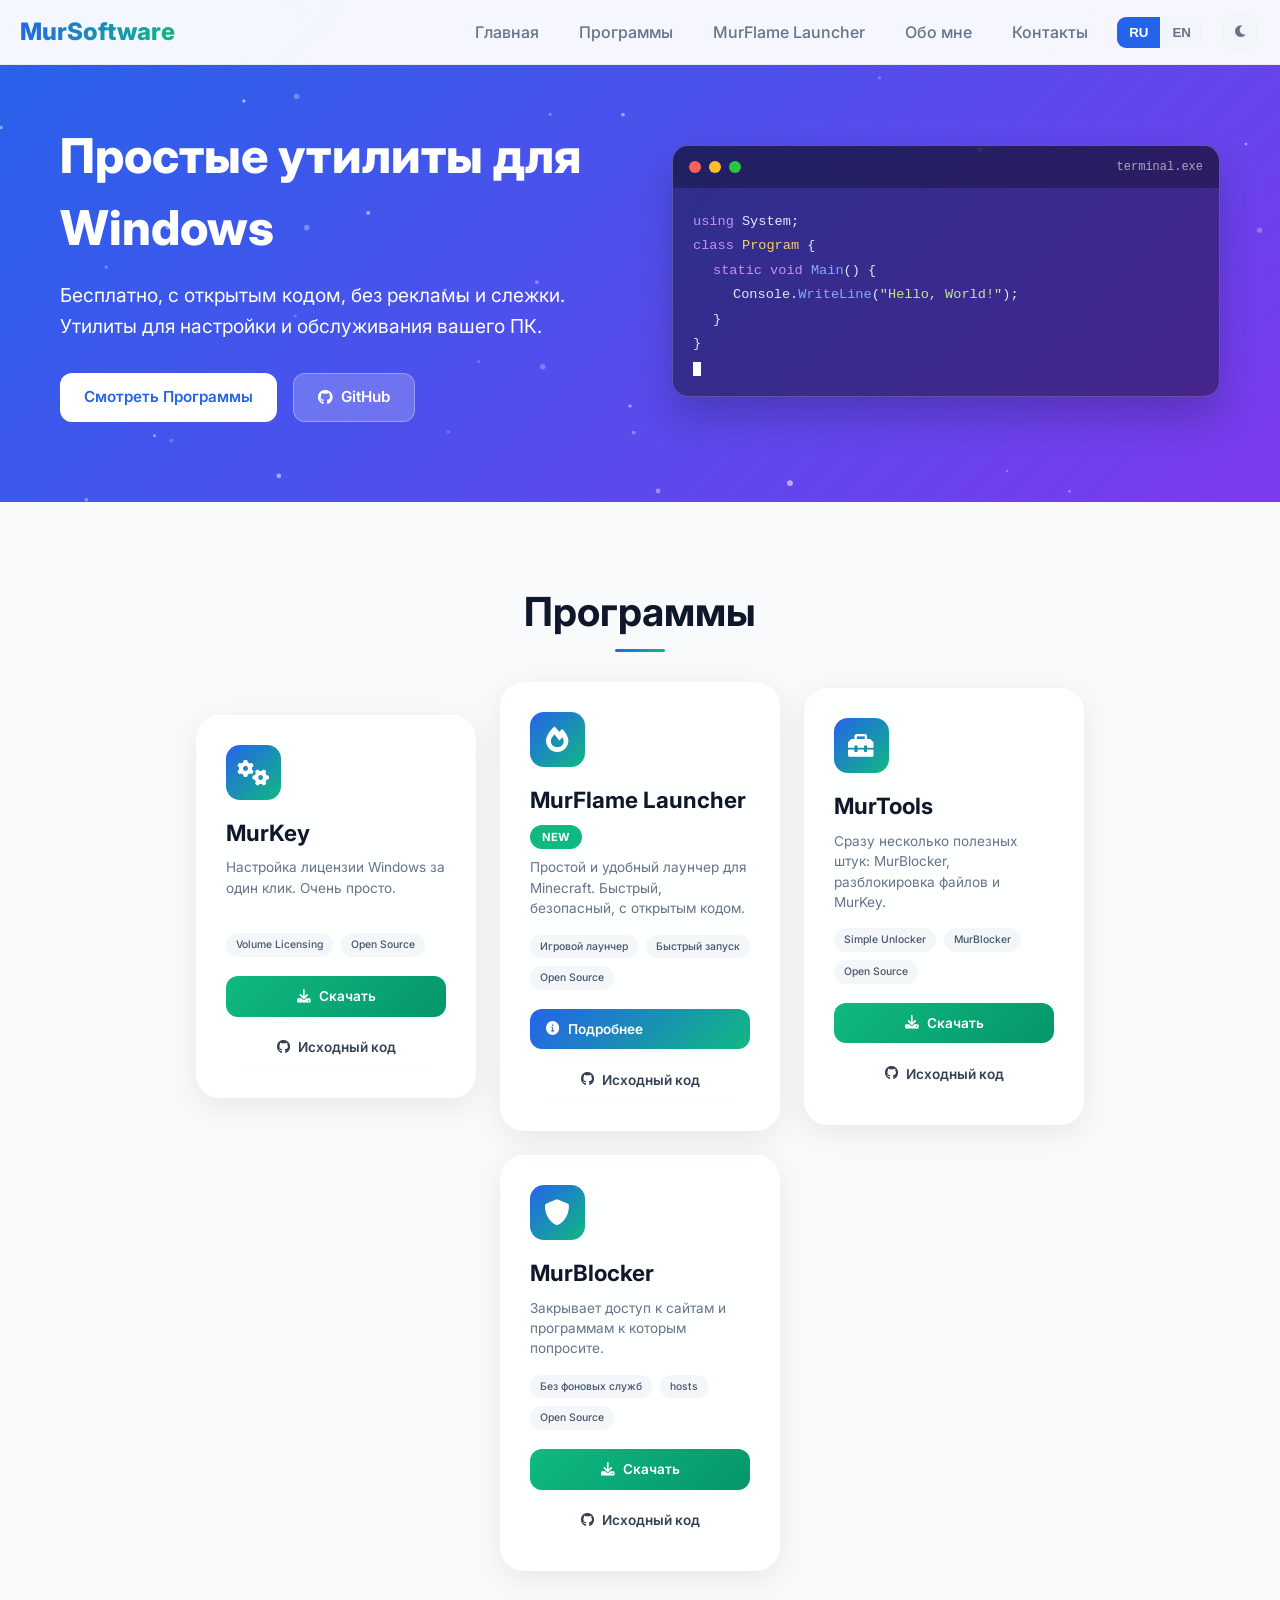
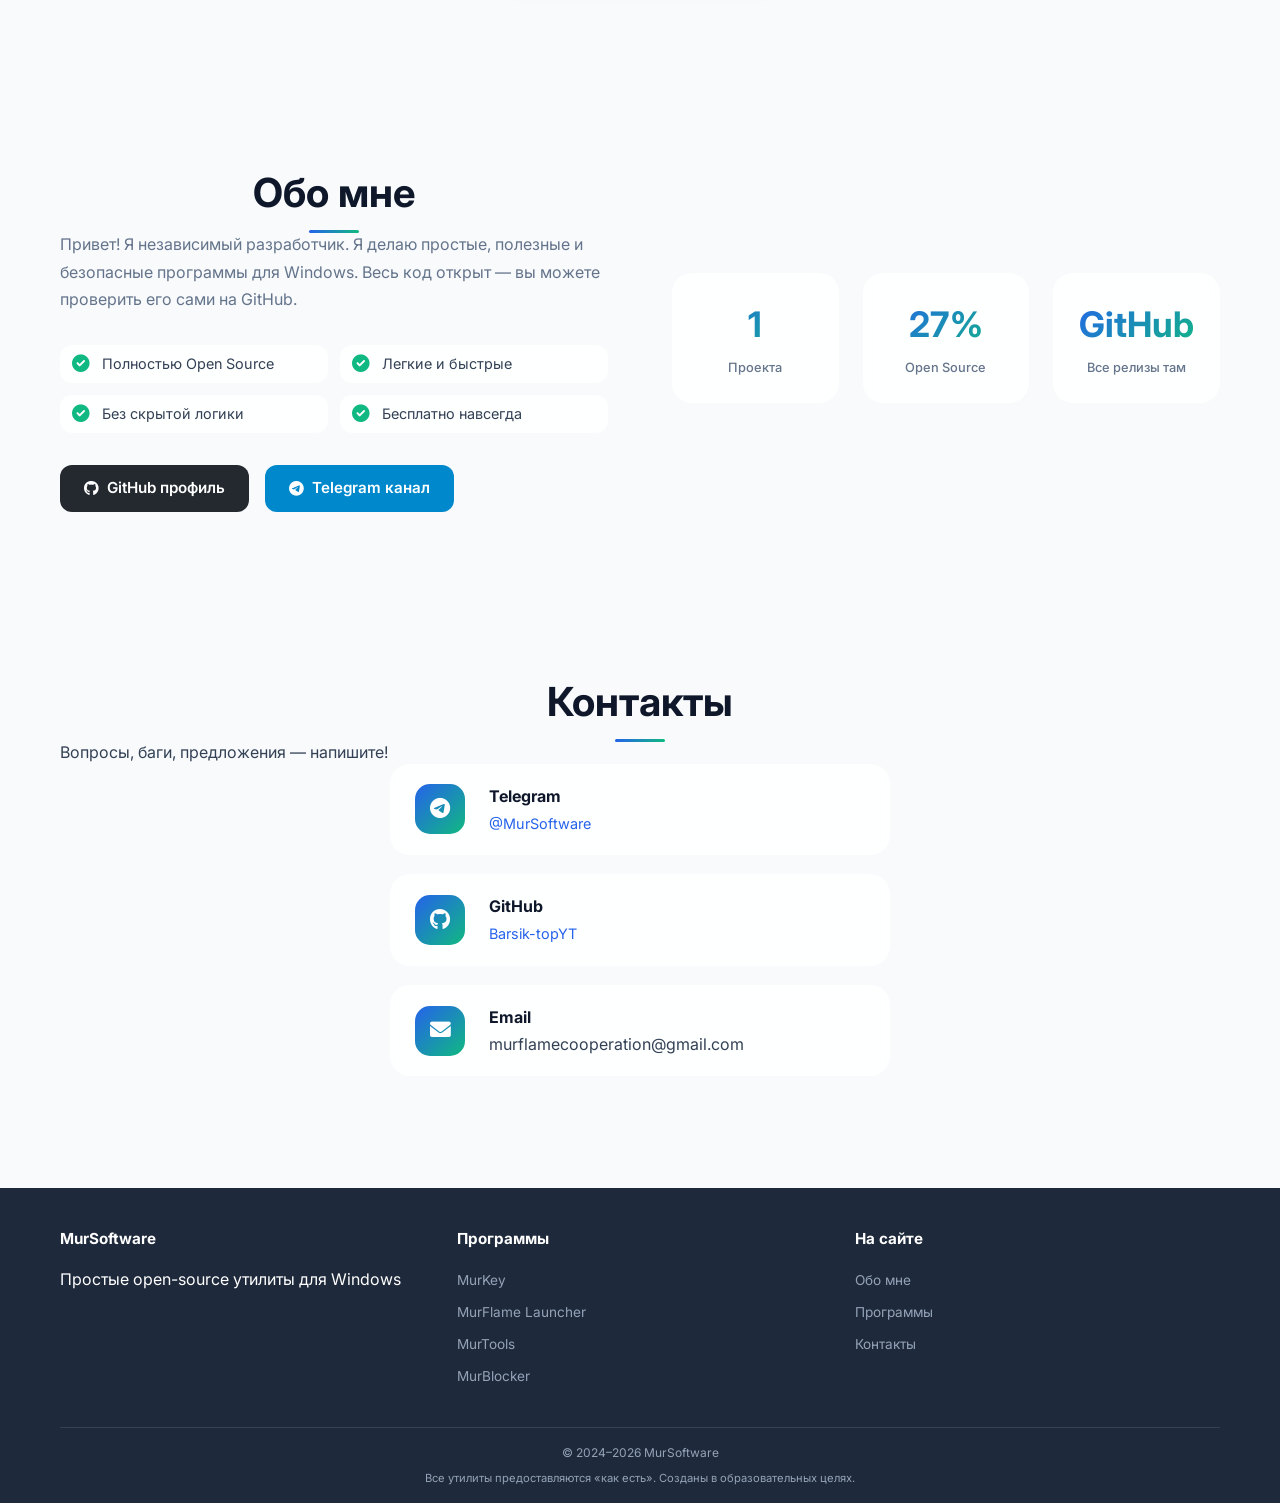
==== commit e3258b97: "Add files via upload" ====
--- a/index.html
+++ b/index.html
@@ -1,1402 +1,1401 @@
-<!DOCTYPE html>
-<html lang="ru">
-<head>
-    <meta charset="UTF-8">
-    <meta name="viewport" content="width=device-width, initial-scale=1.0, viewport-fit=cover">
-    <meta name="description" content="MurSoftware — простые и полезные open-source утилиты для Windows. Бесплатно, без рекламы.">
-    <title>MurSoftware — простые утилиты для Windows</title>
-    <script>
-        (function() {
-            const stored = localStorage.getItem('mursoft-theme');
-            const prefersDark = window.matchMedia && window.matchMedia('(prefers-color-scheme: dark)').matches;
-            const dark = stored === 'dark' || (!stored && prefersDark);
-            document.documentElement.setAttribute('data-theme', dark ? 'dark' : 'light');
-        })();
-    </script>
-    <style>
-        
-        :root {
-            --bg-body: #f8fafc;
-            --bg-header: rgba(255, 255, 255, 0.95);
-            --bg-header-scroll: rgba(255, 255, 255, 0.98);
-            --header-border: rgba(0, 0, 0, 0.05);
-            --text-primary: #334155;
-            --text-heading: #0f172a;
-            --text-muted: #64748b;
-            --accent: #2563eb;
-            --accent-hover: #1d4ed8;
-            --card-bg: rgba(255, 255, 255, 0.85);
-            --card-border: rgba(255, 255, 255, 0.3);
-            --card-shadow: 0 8px 32px rgba(0, 0, 0, 0.08);
-            --card-shadow-hover: 0 20px 35px rgba(0, 0, 0, 0.12);
-            --tag-bg: rgba(241, 245, 249, 0.8);
-            --tag-color: #475569;
-            --footer-bg: #1e293b;
-            --footer-heading: #f1f5f9;
-            --footer-link: #94a3b8;
-            --footer-bottom-border: #334155;
-            --bar-color: #333;
-            --nav-mobile-bg: #ffffff;
-            --hero-gradient-start: #2563eb;
-            --hero-gradient-end: #7c3aed;
-        }
-
-        [data-theme="dark"] {
-            --bg-body: #0f172a;
-            --bg-header: rgba(15, 23, 42, 0.95);
-            --bg-header-scroll: rgba(15, 23, 42, 0.98);
-            --header-border: rgba(255, 255, 255, 0.05);
-            --text-primary: #cbd5e1;
-            --text-heading: #f8fafc;
-            --text-muted: #94a3b8;
-            --accent: #60a5fa;
-            --accent-hover: #3b82f6;
-            --card-bg: rgba(30, 41, 59, 0.85);
-            --card-border: rgba(51, 65, 85, 0.5);
-            --card-shadow: 0 8px 32px rgba(0, 0, 0, 0.25);
-            --card-shadow-hover: 0 20px 35px rgba(0, 0, 0, 0.35);
-            --tag-bg: rgba(51, 65, 85, 0.8);
-            --tag-color: #cbd5e1;
-            --footer-bg: #020617;
-            --nav-mobile-bg: #1e293b;
-            --bar-color: #e2e8f0;
-        }
-
-        * {
-            margin: 0;
-            padding: 0;
-            box-sizing: border-box;
-        }
-
-        body {
-            font-family: 'Inter', -apple-system, BlinkMacSystemFont, sans-serif;
-            line-height: 1.5;
-            color: var(--text-primary);
-            background-color: var(--bg-body);
-            overflow-x: hidden;
-        }
-
-        .container {
-            width: 100%;
-            max-width: 1200px;
-            margin: 0 auto;
-            padding: 0 20px;
-        }
-
-        .header {
-            background: var(--bg-header);
-            backdrop-filter: blur(10px);
-            position: fixed;
-            top: 0;
-            left: 0;
-            right: 0;
-            z-index: 1000;
-            border-bottom: 1px solid var(--header-border);
-            transition: all 0.3s ease;
-        }
-
-        .header.header-scrolled {
-            background: var(--bg-header-scroll);
-            box-shadow: 0 4px 20px rgba(0, 0, 0, 0.06);
-        }
-
-        .nav-container {
-            display: flex;
-            justify-content: space-between;
-            align-items: center;
-            height: 64px;
-            padding: 0 20px;
-        }
-
-        .logo-link {
-            font-size: 1.5rem;
-            font-weight: 800;
-            text-decoration: none;
-            background: linear-gradient(135deg, var(--accent), #10b981);
-            background-clip: text;
-            -webkit-background-clip: text;
-            -webkit-text-fill-color: transparent;
-            transition: transform 0.3s ease;
-        }
-
-        .logo-link:hover {
-            transform: scale(1.02);
-        }
-
-        .nav-menu {
-            display: flex;
-            list-style: none;
-            gap: 1rem;
-            align-items: center;
-        }
-
-        .nav-link {
-            text-decoration: none;
-            color: var(--text-muted);
-            font-weight: 500;
-            padding: 8px 12px;
-            border-radius: 8px;
-            transition: all 0.2s ease;
-            position: relative;
-        }
-
-        .nav-link::after {
-            content: '';
-            position: absolute;
-            bottom: 0;
-            left: 50%;
-            width: 0;
-            height: 2px;
-            background: var(--accent);
-            transition: all 0.3s ease;
-            transform: translateX(-50%);
-        }
-
-        .nav-link:hover::after {
-            width: 70%;
-        }
-
-        .nav-link:hover {
-            color: var(--accent);
-            background: rgba(37, 99, 235, 0.05);
-        }
-
-        .theme-toggle {
-            background: var(--tag-bg);
-            border: 1px solid var(--card-border);
-            color: var(--text-muted);
-            width: 40px;
-            height: 40px;
-            border-radius: 10px;
-            cursor: pointer;
-            display: flex;
-            align-items: center;
-            justify-content: center;
-            transition: all 0.3s ease;
-        }
-
-        .theme-toggle:hover {
-            transform: rotate(10deg);
-            color: var(--accent);
-            border-color: var(--accent);
-        }
-
-        .theme-toggle .fa-sun { display: none; }
-        [data-theme="dark"] .theme-toggle .fa-moon { display: none; }
-        [data-theme="dark"] .theme-toggle .fa-sun { display: inline; }
-
-        .lang-switch {
-            display: flex;
-            border: 1px solid var(--card-border);
-            border-radius: 10px;
-            overflow: hidden;
-            background: var(--tag-bg);
-        }
-
-        .lang-btn {
-            border: none;
-            background: transparent;
-            color: var(--text-muted);
-            font-weight: 600;
-            padding: 8px 12px;
-            cursor: pointer;
-            transition: all 0.2s;
-        }
-
-        .lang-btn:hover { color: var(--accent); }
-        .lang-btn.active {
-            background: var(--accent);
-            color: white;
-        }
-
-        .hamburger {
-            display: none;
-            flex-direction: column;
-            cursor: pointer;
-            gap: 5px;
-        }
-
-        .hamburger span {
-            width: 25px;
-            height: 3px;
-            background: var(--bar-color);
-            border-radius: 2px;
-            transition: 0.3s ease;
-        }
-
-        .hero {
-            padding: 120px 0 80px;
-            background: linear-gradient(135deg, var(--hero-gradient-start) 0%, var(--hero-gradient-end) 100%);
-            color: white;
-            position: relative;
-            overflow: hidden;
-        }
-
-        #particlesCanvas {
-            position: absolute;
-            top: 0;
-            left: 0;
-            width: 100%;
-            height: 100%;
-            pointer-events: none;
-        }
-
-        .hero-container {
-            display: grid;
-            grid-template-columns: 1fr 1fr;
-            gap: 4rem;
-            align-items: center;
-            position: relative;
-            z-index: 2;
-        }
-
-        .hero-title {
-            font-size: 3rem;
-            font-weight: 800;
-            margin-bottom: 1rem;
-            animation: fadeInUp 0.6s ease;
-        }
-
-        .hero-subtitle {
-            font-size: 1.2rem;
-            opacity: 0.95;
-            margin-bottom: 2rem;
-            line-height: 1.6;
-            animation: fadeInUp 0.6s ease 0.1s both;
-        }
-
-        @keyframes fadeInUp {
-            from { opacity: 0; transform: translateY(20px); }
-            to { opacity: 1; transform: translateY(0); }
-        }
-
-        .hero-buttons {
-            display: flex;
-            gap: 1rem;
-            flex-wrap: wrap;
-            animation: fadeInUp 0.6s ease 0.2s both;
-        }
-
-        .hero-animation {
-            animation: float 3s ease-in-out infinite;
-        }
-
-        @keyframes float {
-            0%, 100% { transform: translateY(0); }
-            50% { transform: translateY(-8px); }
-        }
-
-        .code-window {
-            background: rgba(0, 0, 0, 0.4);
-            backdrop-filter: blur(10px);
-            border-radius: 16px;
-            overflow: hidden;
-            border: 1px solid rgba(255, 255, 255, 0.2);
-            box-shadow: 0 20px 40px rgba(0, 0, 0, 0.2);
-        }
-
-        .code-header {
-            background: rgba(0, 0, 0, 0.3);
-            padding: 12px 16px;
-            display: flex;
-            gap: 8px;
-            align-items: center;
-        }
-
-        .code-title {
-            margin-left: auto;
-            font-size: 0.75rem;
-            font-family: monospace;
-            opacity: 0.6;
-        }
-
-        .dot {
-            width: 12px;
-            height: 12px;
-            border-radius: 50%;
-        }
-        .dot.red { background: #ff5f56; }
-        .dot.yellow { background: #ffbd2e; }
-        .dot.green { background: #27c93f; }
-
-        .code-body {
-            padding: 20px;
-            font-family: 'Courier New', monospace;
-            font-size: 0.85rem;
-            color: #e2e8f0;
-        }
-
-        .code-line {
-            margin: 4px 0;
-            opacity: 0;
-            animation: codeReveal 0.4s ease forwards;
-        }
-        .code-line:nth-child(1) { animation-delay: 0.1s; }
-        .code-line:nth-child(2) { animation-delay: 0.2s; }
-        .code-line:nth-child(3) { animation-delay: 0.3s; }
-        .code-line:nth-child(4) { animation-delay: 0.4s; }
-        .code-line:nth-child(5) { animation-delay: 0.5s; }
-        .code-line:nth-child(6) { animation-delay: 0.6s; }
-
-        .cursor-line {
-            width: 8px;
-            height: 14px;
-            background: white;
-            margin-top: 8px;
-            animation: blink 1s step-end infinite;
-        }
-
-        @keyframes blink {
-            0%, 100% { opacity: 1; }
-            50% { opacity: 0; }
-        }
-
-        @keyframes codeReveal {
-            from { opacity: 0; transform: translateX(-15px); }
-            to { opacity: 1; transform: translateX(0); }
-        }
-
-        .code-line .keyword { color: #c792ea; }
-        .code-line .class-name { color: #ffcb6b; }
-        .code-line .function { color: #82aaff; }
-        .code-line .string { color: #c3e88d; }
-        .indent { margin-left: 20px; }
-        .indent2 { margin-left: 40px; }
-
-        .btn {
-            display: inline-flex;
-            align-items: center;
-            gap: 0.5rem;
-            padding: 12px 24px;
-            border-radius: 12px;
-            text-decoration: none;
-            font-weight: 600;
-            transition: all 0.25s ease;
-            cursor: pointer;
-            border: none;
-            font-size: 0.95rem;
-            position: relative;
-            overflow: hidden;
-        }
-
-        .btn::before {
-            content: '';
-            position: absolute;
-            top: 50%;
-            left: 50%;
-            width: 0;
-            height: 0;
-            border-radius: 50%;
-            background: rgba(255, 255, 255, 0.3);
-            transform: translate(-50%, -50%);
-            transition: width 0.5s, height 0.5s;
-        }
-
-        .btn:hover::before {
-            width: 200px;
-            height: 200px;
-        }
-
-        .btn-primary {
-            background: white;
-            color: var(--accent);
-        }
-        .btn-primary:hover { transform: translateY(-2px); box-shadow: 0 8px 20px rgba(0, 0, 0, 0.15); }
-
-        .btn-secondary {
-            background: rgba(255, 255, 255, 0.2);
-            color: white;
-            border: 1px solid rgba(255, 255, 255, 0.3);
-        }
-        .btn-secondary:hover { background: rgba(255, 255, 255, 0.3); transform: translateY(-2px); }
-
-        .btn-release {
-            background: linear-gradient(135deg, #10b981, #059669);
-            color: white;
-            justify-content: center;
-        }
-        .btn-release:hover { transform: translateY(-2px); box-shadow: 0 6px 15px rgba(16, 185, 129, 0.3); }
-
-        .btn-source {
-            background: rgba(255, 255, 255, 0.1);
-            backdrop-filter: blur(5px);
-            color: var(--text-primary);
-            border: 1px solid var(--card-border);
-            justify-content: center;
-        }
-        .btn-source:hover { background: rgba(255, 255, 255, 0.2); transform: translateY(-2px); }
-
-        .btn-github-large, .btn-telegram-large {
-            background: #24292f;
-            color: white;
-        }
-        .btn-telegram-large { background: #0088cc; }
-        .btn-github-large:hover, .btn-telegram-large:hover { transform: translateY(-2px); }
-
-        .programs {
-            padding: 80px 0;
-        }
-
-        .section-title {
-            font-size: 2.5rem;
-            font-weight: 700;
-            text-align: center;
-            margin-bottom: 0.5rem;
-            color: var(--text-heading);
-            position: relative;
-            display: inline-block;
-            width: 100%;
-        }
-
-        .section-title::after {
-            content: '';
-            position: absolute;
-            bottom: -10px;
-            left: 50%;
-            transform: translateX(-50%);
-            width: 50px;
-            height: 3px;
-            background: linear-gradient(90deg, var(--accent), #10b981);
-            border-radius: 3px;
-        }
-
-        .section-subtitle {
-            text-align: center;
-            color: var(--text-muted);
-            margin-bottom: 3rem;
-            font-size: 1rem;
-        }
-
-        .programs-grid {
-            display: flex;
-            flex-wrap: wrap;
-            justify-content: center;
-            align-items: center;
-            gap: 1.5rem;
-            position: relative;
-            margin-top: 2rem;
-            margin-bottom: 2rem;
-        }
-
-        .program-card {
-            background: var(--card-bg);
-            backdrop-filter: blur(10px);
-            border-radius: 24px;
-            padding: 1.8rem;
-            width: 280px;
-            box-shadow: var(--card-shadow);
-            border: 1px solid var(--card-border);
-            transition: all 0.4s cubic-bezier(0.4, 0, 0.2, 1);
-            position: relative;
-            overflow: hidden;
-            animation: cardAppear 0.4s ease backwards;
-        }
-
-        .program-card:nth-child(1) { animation-delay: 0.05s; }
-        .program-card:nth-child(2) { animation-delay: 0.1s; }
-        .program-card:nth-child(3) { animation-delay: 0.15s; }
-        .program-card:nth-child(4) { animation-delay: 0.2s; }
-
-        @keyframes cardAppear {
-            from { opacity: 0; transform: scale(0.95); }
-            to { opacity: 1; transform: scale(1); }
-        }
-
-        @media (min-width: 901px) {
-            .program-card:nth-child(1) { transform: rotate(-4deg) translateY(8px) translateX(6px); z-index: 1; }
-            .program-card:nth-child(2) { transform: rotate(-1deg) translateY(2px) translateX(3px); z-index: 2; }
-            .program-card:nth-child(3) { transform: rotate(0deg) translateY(0px) translateX(0px); z-index: 4; }
-            .program-card:nth-child(4) { transform: rotate(3deg) translateY(5px) translateX(-5px); z-index: 3; }
-
-            .programs-grid:hover .program-card {
-                transform: rotate(0deg) translateY(0) translateX(0);
-            }
-
-            .program-card:hover {
-                transform: scale(1.04) translateY(-10px) translateX(0) !important;
-                z-index: 10;
-                box-shadow: var(--card-shadow-hover);
-            }
-
-            .programs-grid:hover .program-card:not(:hover) {
-                opacity: 0.7;
-            }
-        }
-
-        .program-card::after {
-            content: '';
-            position: absolute;
-            top: 0;
-            left: -100%;
-            width: 100%;
-            height: 3px;
-            background: linear-gradient(90deg, var(--accent), #10b981);
-            transition: left 0.4s ease;
-        }
-
-        .program-card:hover::after {
-            left: 0;
-        }
-
-        .program-icon {
-            width: 55px;
-            height: 55px;
-            background: linear-gradient(135deg, var(--accent), #10b981);
-            border-radius: 14px;
-            display: flex;
-            align-items: center;
-            justify-content: center;
-            margin-bottom: 1rem;
-            transition: all 0.3s ease;
-        }
-
-        .program-card:hover .program-icon {
-            transform: scale(1.05);
-        }
-
-        .program-icon i { font-size: 1.6rem; color: white; }
-
-        .program-title {
-            font-size: 1.4rem;
-            font-weight: 700;
-            margin-bottom: 0.5rem;
-            color: var(--text-heading);
-        }
-
-        .program-description {
-            color: var(--text-muted);
-            margin-bottom: 1rem;
-            font-size: 0.85rem;
-            line-height: 1.5;
-            min-height: 60px;
-        }
-
-        .program-features {
-            display: flex;
-            flex-wrap: wrap;
-            gap: 0.5rem;
-            margin-bottom: 1.2rem;
-        }
-
-        .feature-tag {
-            background: var(--tag-bg);
-            backdrop-filter: blur(5px);
-            color: var(--tag-color);
-            padding: 4px 10px;
-            border-radius: 20px;
-            font-size: 0.65rem;
-            font-weight: 500;
-            transition: all 0.2s;
-        }
-
-        .feature-tag:hover {
-            background: var(--accent);
-            color: white;
-            transform: translateY(-1px);
-        }
-
-        .program-download {
-            display: flex;
-            flex-direction: column;
-            gap: 0.6rem;
-        }
-        .program-download .btn { width: 100%; padding: 10px 16px; font-size: 0.85rem; }
-
-        .about {
-            background: var(--bg-body);
-            padding: 80px 0;
-        }
-
-        .about-content {
-            display: grid;
-            grid-template-columns: 1fr 1fr;
-            gap: 4rem;
-            align-items: center;
-        }
-
-        .about-description {
-            color: var(--text-muted);
-            font-size: 1rem;
-            line-height: 1.7;
-            margin-bottom: 2rem;
-        }
-
-        .about-features {
-            display: grid;
-            grid-template-columns: 1fr 1fr;
-            gap: 0.8rem;
-            margin-bottom: 2rem;
-        }
-
-        .feature-item {
-            display: flex;
-            align-items: center;
-            gap: 0.75rem;
-            padding: 8px 12px;
-            background: var(--card-bg);
-            backdrop-filter: blur(5px);
-            border-radius: 12px;
-            transition: all 0.25s;
-            font-size: 0.9rem;
-        }
-
-        .feature-item:hover {
-            transform: translateX(5px);
-            background: var(--accent);
-            color: white;
-        }
-        .feature-item:hover i { color: white; }
-        .feature-item i { color: #10b981; font-size: 1.1rem; }
-
-        .about-stats {
-            display: grid;
-            grid-template-columns: repeat(3, 1fr);
-            gap: 1.5rem;
-        }
-
-        .stat-item {
-            background: var(--card-bg);
-            backdrop-filter: blur(10px);
-            padding: 1.5rem 1rem;
-            border-radius: 20px;
-            text-align: center;
-            border: 1px solid var(--card-border);
-            transition: all 0.25s ease;
-        }
-
-        .stat-item:hover {
-            transform: translateY(-5px);
-            box-shadow: var(--card-shadow-hover);
-        }
-
-        .stat-number {
-            font-size: 2.2rem;
-            font-weight: 700;
-            background: linear-gradient(135deg, var(--accent), #10b981);
-            background-clip: text;
-            -webkit-background-clip: text;
-            -webkit-text-fill-color: transparent;
-            margin-bottom: 0.5rem;
-        }
-        .stat-label { color: var(--text-muted); font-size: 0.8rem; font-weight: 500; }
-
-        .about-buttons { display: flex; flex-wrap: wrap; gap: 1rem; }
-
-        .contact {
-            padding: 80px 0;
-        }
-
-        .contact-content {
-            display: flex;
-            flex-direction: column;
-            gap: 1.2rem;
-            max-width: 500px;
-            margin: 0 auto;
-        }
-
-        .contact-item {
-            display: flex;
-            align-items: center;
-            gap: 1.5rem;
-            background: var(--card-bg);
-            backdrop-filter: blur(10px);
-            padding: 1.2rem 1.5rem;
-            border-radius: 20px;
-            border: 1px solid var(--card-border);
-            transition: all 0.25s ease;
-        }
-
-        .contact-item:hover {
-            transform: translateX(8px);
-            box-shadow: var(--card-shadow-hover);
-        }
-
-        .contact-item i {
-            width: 50px;
-            height: 50px;
-            background: linear-gradient(135deg, var(--accent), #10b981);
-            border-radius: 15px;
-            display: flex;
-            align-items: center;
-            justify-content: center;
-            color: white;
-            font-size: 1.3rem;
-            transition: all 0.25s;
-        }
-
-        .contact-item:hover i {
-            transform: scale(1.05);
-        }
-
-        .contact-item h4 { margin-bottom: 3px; color: var(--text-heading); font-size: 1rem; }
-        .contact-item a { color: var(--accent); text-decoration: none; font-size: 0.9rem; }
-
-        .footer {
-            background: var(--footer-bg);
-            color: white;
-            padding: 2.5rem 0 1rem;
-            margin-top: 2rem;
-        }
-
-        .footer-content {
-            display: grid;
-            grid-template-columns: repeat(auto-fit, minmax(200px, 1fr));
-            gap: 2rem;
-            margin-bottom: 2rem;
-        }
-
-        .footer-section h3, .footer-section h4 { margin-bottom: 1rem; color: white; font-size: 0.95rem; }
-        .footer-section ul { list-style: none; }
-        .footer-section ul li { margin-bottom: 0.5rem; }
-        .footer-section a { color: var(--footer-link); text-decoration: none; transition: all 0.2s; display: inline-block; font-size: 0.85rem; }
-        .footer-section a:hover { color: var(--accent); transform: translateX(3px); }
-
-        .footer-bottom {
-            border-top: 1px solid var(--footer-bottom-border);
-            padding-top: 1rem;
-            text-align: center;
-            font-size: 0.75rem;
-            color: var(--footer-link);
-        }
-
-        .footer-disclaimer { font-size: 0.7rem; margin-top: 0.5rem; }
-
-        .scroll-to-top {
-            position: fixed;
-            bottom: 20px;
-            right: 20px;
-            width: 45px;
-            height: 45px;
-            background: linear-gradient(135deg, var(--accent), #10b981);
-            color: white;
-            border: none;
-            border-radius: 50%;
-            cursor: pointer;
-            opacity: 0;
-            visibility: hidden;
-            transition: all 0.25s ease;
-            z-index: 1000;
-            display: flex;
-            align-items: center;
-            justify-content: center;
-            font-size: 1.1rem;
-            box-shadow: 0 4px 12px rgba(0, 0, 0, 0.15);
-        }
-
-        .scroll-to-top.visible {
-            opacity: 1;
-            visibility: visible;
-        }
-
-        .scroll-to-top:hover {
-            transform: translateY(-3px);
-        }
-
-        /* ==================== */
-        /* ЗЕЛЁНЫЙ БЕЙДЖ "НОВОЕ" — ИСПРАВЛЕННЫЙ */
-        /* ==================== */
-        
-        .feature-tag-new {
-            background: #10b981 !important;
-            color: white !important;
-            padding: 4px 12px !important;
-            border-radius: 20px !important;
-            font-size: 0.7rem !important;
-            font-weight: 700 !important;
-            display: inline-block !important;
-            margin-left: 10px !important;
-            vertical-align: middle !important;
-            animation: pulse 2s ease-in-out infinite !important;
-            border: none !important;
-            text-shadow: none !important;
-        }
-
-        @keyframes pulse {
-            0%, 100% { 
-                opacity: 1; 
-                transform: scale(1);
-                box-shadow: 0 0 0 0 rgba(16, 185, 129, 0.4);
-            }
-            50% { 
-                opacity: 0.9; 
-                transform: scale(1.03);
-                box-shadow: 0 0 0 5px rgba(16, 185, 129, 0);
-            }
-        }
-
-        @media (max-width: 900px) {
-            .programs-grid { flex-direction: column; align-items: center; }
-            .program-card { width: 100%; max-width: 360px; transform: none !important; }
-            .programs-grid:hover .program-card { transform: none !important; }
-            .program-card:hover { transform: translateY(-5px) scale(1.01) !important; }
-            .programs-grid:hover .program-card:not(:hover) { opacity: 1; }
-            .hero-container { grid-template-columns: 1fr; text-align: center; gap: 2rem; }
-            .hero-title { font-size: 2rem; }
-            .hero { padding: 100px 0 60px; }
-            .hero-buttons { justify-content: center; }
-            .section-title { font-size: 2rem; }
-            .about-content { grid-template-columns: 1fr; gap: 2rem; text-align: center; }
-            .about-features { grid-template-columns: 1fr; text-align: left; max-width: 300px; margin: 2rem auto; }
-            .about-stats { grid-template-columns: 1fr; gap: 1rem; max-width: 280px; margin: 0 auto; }
-            .about-buttons { justify-content: center; }
-            .footer-content { grid-template-columns: 1fr; text-align: center; }
-            .contact-item { justify-content: center; text-align: left; }
-            .nav-menu {
-                position: fixed;
-                left: -100%;
-                top: 64px;
-                flex-direction: column;
-                background: var(--nav-mobile-bg);
-                width: 100%;
-                text-align: center;
-                transition: 0.3s;
-                padding: 2rem;
-                gap: 1.5rem;
-                border-bottom: 1px solid var(--header-border);
-                box-shadow: 0 10px 25px rgba(0, 0, 0, 0.08);
-            }
-            .nav-menu.active { left: 0; }
-            .hamburger { display: flex; }
-        }
-
-        @media (max-width: 480px) {
-            .container { padding: 0 16px; }
-            .hero-title { font-size: 1.6rem; }
-            .hero-subtitle { font-size: 0.95rem; }
-            .btn { padding: 10px 18px; font-size: 0.85rem; }
-            .program-card { padding: 1.2rem; }
-            .code-body { font-size: 0.6rem; padding: 12px; }
-            .program-icon { width: 45px; height: 45px; }
-            .program-icon i { font-size: 1.3rem; }
-            .program-title { font-size: 1.2rem; }
-            .feature-tag-new { padding: 2px 8px !important; font-size: 0.6rem !important; margin-left: 6px !important; }
-        }
-
-        .hamburger.active span:nth-child(1) {
-            transform: rotate(45deg) translate(5px, 5px);
-        }
-        .hamburger.active span:nth-child(2) {
-            opacity: 0;
-        }
-        .hamburger.active span:nth-child(3) {
-            transform: rotate(-45deg) translate(7px, -6px);
-        }
-    </style>
-    <link href="https://fonts.googleapis.com/css2?family=Inter:wght@400;500;600;700;800&display=swap" rel="stylesheet">
-    <link rel="stylesheet" href="https://cdnjs.cloudflare.com/ajax/libs/font-awesome/6.0.0/css/all.min.css">
-</head>
-<body>
-    <header class="header">
-        <nav class="nav">
-            <div class="nav-container">
-                <div class="logo">
-                    <a href="#home" class="logo-link">MurSoftware</a>
-                </div>
-                <ul class="nav-menu">
-                    <li><a href="#home" class="nav-link" data-i18n="nav.home">Главная</a></li>
-                    <li><a href="#programs" class="nav-link" data-i18n="nav.programs">Программы</a></li>
-                    <li><a href="launcher/Index.html" class="nav-link" data-i18n="nav.murflame">MurFlame Launcher</a></li>
-                    <li><a href="#about" class="nav-link" data-i18n="nav.about">Обо мне</a></li>
-                    <li><a href="#contact" class="nav-link" data-i18n="nav.contact">Контакты</a></li>
-                    <li>
-                        <div class="lang-switch" role="group">
-                            <button type="button" class="lang-btn active" data-lang="ru">RU</button>
-                            <button type="button" class="lang-btn" data-lang="en">EN</button>
-                        </div>
-                    </li>
-                    <li>
-                        <button type="button" class="theme-toggle" aria-label="Сменить тему">
-                            <i class="fas fa-moon"></i>
-                            <i class="fas fa-sun"></i>
-                        </button>
-                    </li>
-                </ul>
-                <div class="hamburger">
-                    <span></span>
-                    <span></span>
-                    <span></span>
-                </div>
-            </div>
-        </nav>
-    </header>
-
-    <main>
-        <section id="home" class="hero">
-            <canvas id="particlesCanvas"></canvas>
-            <div class="container hero-container">
-                <div class="hero-content">
-                    <h1 class="hero-title" data-i18n="hero.title">Простые утилиты для Windows</h1>
-                    <p class="hero-subtitle" data-i18n="hero.subtitle">
-                        Бесплатно, с открытым кодом, без рекламы и слежки. Утилиты для настройки и обслуживания вашего ПК.
-                    </p>
-                    <div class="hero-buttons">
-                        <a href="#programs" class="btn btn-primary" data-i18n="hero.btnProjects">Смотреть Программы</a>
-                        <a href="https://github.com/Barsik-topYT" class="btn btn-secondary" target="_blank">
-                            <i class="fab fa-github"></i>
-                            <span data-i18n="hero.btnGithub">GitHub</span>
-                        </a>
-                    </div>
-                </div>
-                <div class="hero-animation">
-                    <div class="code-window">
-                        <div class="code-header">
-                            <span class="dot red"></span>
-                            <span class="dot yellow"></span>
-                            <span class="dot green"></span>
-                            <span class="code-title">terminal.exe</span>
-                        </div>
-                        <div class="code-body">
-                            <div class="code-line"><span class="keyword">using</span> System;</div>
-                            <div class="code-line"><span class="keyword">class</span> <span class="class-name">Program</span> {</div>
-                            <div class="code-line indent">  <span class="keyword">static void</span> <span class="function">Main</span>() {</div>
-                            <div class="code-line indent2">    Console.<span class="function">WriteLine</span>(<span class="string">"Hello, World!"</span>);</div>
-                            <div class="code-line indent">  }</div>
-                            <div class="code-line">}</div>
-                            <div class="cursor-line"></div>
-                        </div>
-                    </div>
-                </div>
-            </div>
-        </section>
-
-        <section id="programs" class="programs">
-            <div class="container">
-                <h2 class="section-title" data-i18n="programs.title">Программы</h2>
-
-                <div class="programs-grid">
-                    <!-- MurKMS -->
-                    <div class="program-card" data-tilt>
-                        <div class="program-icon"><i class="fas fa-cogs"></i></div>
-                        <h3 class="program-title">MurKey</h3>
-                        <p class="program-description" data-i18n="murkms.desc">Настройка корпоративного лицензирования Windows одной кнопкой.</p>
-                        <div class="program-features">
-                            <span class="feature-tag" data-i18n="murkms.tag1">Volume Licensing</span>
-                            <span class="feature-tag" data-i18n="murkms.tag2">Open Source</span>
-                        </div>
-                        <div class="program-download">
-                            <a href="https://github.com/Barsik-topYT/MurKey/releases/download/MurKey2.2/MurKey.2.2.exe" class="btn btn-release" target="_blank"><i class="fas fa-download"></i> <span data-i18n="common.download">Скачать</span></a>
-                            <a href="https://github.com/Barsik-topYT/MurKey" class="btn btn-source" target="_blank"><i class="fab fa-github"></i> <span data-i18n="common.source">Исходный код</span></a>
-                        </div>
-                    </div>
-
-
-
-                    <!-- MurTools -->
-                    <div class="program-card" data-tilt>
-                        <div class="program-icon"><i class="fas fa-toolbox"></i></div>
-                        <h3 class="program-title">MurTools</h3>
-                        <p class="program-description" data-i18n="murtools.desc">Набор утилит для повседневных задач: очистка, разблокировка файлов и другое.</p>
-                        <div class="program-features">
-                            <span class="feature-tag" data-i18n="murtools.tag1">Simple Unlocker</span>
-                            <span class="feature-tag" data-i18n="murtools.tag2">MurBlocker</span>
-                            <span class="feature-tag" data-i18n="murtools.tag3">Open Source</span>
-                        </div>
-                        <div class="program-download">
-                            <a href="https://github.com/Barsik-topYT/MurTools/releases/download/MurTools3.0/MurTools.exe" class="btn btn-release" target="_blank"><i class="fas fa-download"></i> <span data-i18n="common.download">Скачать</span></a>
-                            <a href="https://github.com/Barsik-topYT/MurTools" class="btn btn-source" target="_blank"><i class="fab fa-github"></i> <span data-i18n="common.source">Исходный код</span></a>
-                        </div>
-                    </div>
-
-                    <!-- MurBlocker -->
-                    <div class="program-card" data-tilt>
-                        <div class="program-icon"><i class="fas fa-shield-alt"></i></div>
-                        <h3 class="program-title">MurBlocker</h3>
-                        <p class="program-description" data-i18n="murblocker.desc">Блокировка сайтов и приложений через файл hosts. Легко и без фоновых процессов.</p>
-                        <div class="program-features">
-                            <span class="feature-tag" data-i18n="murblocker.tag1">Без фоновых служб</span>
-                            <span class="feature-tag" data-i18n="murblocker.tag2">hosts</span>
-                            <span class="feature-tag" data-i18n="murblocker.tag3">Open Source</span>
-                        </div>
-                        <div class="program-download">
-                            <a href="https://github.com/Barsik-topYT/MurBlocker/releases/download/MurBlocker1.5/MurBlocker.1.5.exe" class="btn btn-release" target="_blank"><i class="fas fa-download"></i> <span data-i18n="common.download">Скачать</span></a>
-                            <a href="https://github.com/Barsik-topYT/MurBlocker" class="btn btn-source" target="_blank"><i class="fab fa-github"></i> <span data-i18n="common.source">Исходный код</span></a>
-                        </div>
-                    </div>
-                </div>
-            </div>
-        </section>
-
-        <section id="about" class="about">
-            <div class="container">
-                <div class="about-content">
-                    <div class="about-text">
-                        <h2 class="section-title" data-i18n="about.title">Обо мне</h2>
-                        <p class="about-description" data-i18n="about.desc">
-                            Привет! Я независимый разработчик. Я делаю простые, полезные и безопасные программы для Windows.
-                            Весь код открыт — вы можете проверить его сами на GitHub.
-                        </p>
-                        <div class="about-features">
-                            <div class="feature-item"><i class="fas fa-check-circle"></i> <span data-i18n="about.f1">Полностью Open Source</span></div>
-                            <div class="feature-item"><i class="fas fa-check-circle"></i> <span data-i18n="about.f2">Легкие и быстрые</span></div>
-                            <div class="feature-item"><i class="fas fa-check-circle"></i> <span data-i18n="about.f3">Без скрытой логики</span></div>
-                            <div class="feature-item"><i class="fas fa-check-circle"></i> <span data-i18n="about.f4">Бесплатно навсегда</span></div>
-                        </div>
-                        <div class="about-buttons">
-                            <a href="https://github.com/Barsik-topYT" class="btn btn-github-large" target="_blank"><i class="fab fa-github"></i> <span data-i18n="about.githubBtn">GitHub профиль</span></a>
-                            <a href="https://t.me/MurSoftware" class="btn btn-telegram-large" target="_blank"><i class="fab fa-telegram-plane"></i> <span data-i18n="about.telegramBtn">Telegram канал</span></a>
-                        </div>
-                    </div>
-                    <div class="about-stats">
-                        <div class="stat-item" data-count="4"><div class="stat-number">0</div><div class="stat-label" data-i18n="stats.projects">Проекта</div></div>
-                        <div class="stat-item" data-count="100"><div class="stat-number">0%</div><div class="stat-label" data-i18n="stats.opensource">Open Source</div></div>
-                        <div class="stat-item"><div class="stat-number">GitHub</div><div class="stat-label" data-i18n="stats.releases">Все релизы там</div></div>
-                    </div>
-                </div>
-            </div>
-        </section>
-
-        <section id="contact" class="contact">
-            <div class="container">
-                <h2 class="section-title" data-i18n="contact.title">Контакты</h2>
-                <p class="section-subtitle" data-i18n="contact.subtitle">Вопросы, баги, предложения — напишите!</p>
-                <div class="contact-content">
-                    <div class="contact-item">
-                        <i class="fab fa-telegram-plane"></i>
-                        <div><h4 data-i18n="contact.telegram">Telegram</h4><p><a href="https://t.me/MurSoftware" target="_blank">@MurSoftware</a></p></div>
-                    </div>
-                    <div class="contact-item">
-                        <i class="fab fa-github"></i>
-                        <div><h4 data-i18n="contact.github">GitHub</h4><p><a href="https://github.com/Barsik-topYT" target="_blank">Barsik-topYT</a></p></div>
-                    </div>
-                    <div class="contact-item">
-                        <i class="fas fa-envelope"></i>
-                        <div><h4 data-i18n="contact.email">Email</h4><p>murflamecooperation@gmail.com</p></div>
-                    </div>
-                </div>
-            </div>
-        </section>
-    </main>
-
-    <footer class="footer">
-        <div class="container">
-            <div class="footer-content">
-                <div class="footer-section">
-                    <h3>MurSoftware</h3>
-                    <p data-i18n="footer.tagline">Простые open-source утилиты для Windows</p>
-                </div>
-                <div class="footer-section">
-                    <h4 data-i18n="footer.projects">Программы</h4>
-                    <ul>
-                        <li><a href="https://github.com/Barsik-topYT/MurKMS" target="_blank">MurKMS</a></li>
-                        <li><a href="https://github.com/Barsik-topYT/MurFlameLauncher" target="_blank">MurFlame Launcher</a></li>
-                        <li><a href="https://github.com/Barsik-topYT/MurTools" target="_blank">MurTools</a></li>
-                        <li><a href="https://github.com/Barsik-topYT/MurBlocker" target="_blank">MurBlocker</a></li>
-                    </ul>
-                </div>
-                <div class="footer-section">
-                    <h4 data-i18n="footer.site">На сайте</h4>
-                    <ul>
-                        <li><a href="#about" data-i18n="footer.about">Обо мне</a></li>
-                        <li><a href="#programs" data-i18n="footer.programs">Программы</a></li>
-                        <li><a href="#contact" data-i18n="footer.contact">Контакты</a></li>
-                    </ul>
-                </div>
-            </div>
-            <div class="footer-bottom">
-                <p>&copy; 2024–2026 MurSoftware</p>
-                <p class="footer-disclaimer" data-i18n="footer.disclaimer">Все утилиты предоставляются «как есть». Созданы в образовательных целях.</p>
-            </div>
-        </div>
-    </footer>
-
-    <script>
-        // ==================== ПЕРЕВОДЫ ====================
-        const translations = {
-            ru: {
-                'nav.home': 'Главная',
-                'nav.programs': 'Программы',
-                'nav.about': 'Обо мне',
-                'nav.contact': 'Контакты',
-                'hero.title': 'Простые утилиты для Windows',
-                'hero.subtitle': 'Бесплатно, с открытым кодом, без рекламы и слежки. Утилиты для настройки и обслуживания вашего ПК.',
-                'hero.btnProjects': 'Смотреть Программы',
-                'hero.btnGithub': 'GitHub',
-                'programs.title': 'Программы',
-                'programs.subtitle': 'Скачивайте только с GitHub Releases — это безопасно.',
-                'murkms.desc': 'Настройка лицензии Windows за один клик. Очень просто.',
-                'murkms.tag1': 'Volume Licensing',
-                'murkms.tag2': 'Open Source',
-                'murflame.desc': 'Простой и удобный лаунчер для Minecraft. Всё в одном месте.',
-                'murflame.tag1': 'Игровой лаунчер',
-                'murflame.tag2': 'Быстрый запуск',
-                'murflame.tag3': 'Open Source',
-                'murflame.tag4': 'Новое',
-                'murtools.desc': 'Сразу несколько полезных штук: MurBlocker, разблокировка файлов и MurKey.',
-                'murtools.tag1': 'Simple Unlocker',
-                'murtools.tag2': 'MurBlocker',
-                'murtools.tag3': 'Open Source',
-                'murblocker.desc': 'Закрывает доступ к сайтам и программам к которым попросите.',
-                'murblocker.tag1': 'Без фоновых служб',
-                'murblocker.tag2': 'hosts',
-                'murblocker.tag3': 'Open Source',
-                'common.download': 'Скачать',
-                'common.source': 'Исходный код',
-                'about.title': 'Обо мне',
-                'about.desc': 'Привет! Я независимый разработчик. Я делаю простые, полезные и безопасные программы для Windows. Весь код открыт — вы можете проверить его сами на GitHub.',
-                'about.f1': 'Полностью Open Source',
-                'about.f2': 'Легкие и быстрые',
-                'about.f3': 'Без скрытой логики',
-                'about.f4': 'Бесплатно навсегда',
-                'about.githubBtn': 'GitHub профиль',
-                'about.telegramBtn': 'Telegram канал',
-                'stats.projects': 'Проекта',
-                'stats.opensource': 'Open Source',
-                'stats.releases': 'Все релизы там',
-                'contact.title': 'Контакты',
-                'contact.subtitle': 'Вопросы, баги, предложения — напишите!',
-                'contact.telegram': 'Telegram',
-                'contact.github': 'GitHub',
-                'contact.email': 'Email',
-                'footer.tagline': 'Простые open-source утилиты для Windows',
-                'footer.projects': 'Программы',
-                'footer.site': 'На сайте',
-                'footer.about': 'Обо мне',
-                'footer.programs': 'Программы',
-                'footer.contact': 'Контакты',
-                'footer.disclaimer': 'Все утилиты предоставляются «как есть». Созданы в образовательных целях.'
-            },
-            en: {
-                'nav.home': 'Home',
-                'nav.programs': 'Projects',
-                'nav.about': 'About',
-                'nav.contact': 'Contact',
-                'hero.title': 'Simple Windows Utilities',
-                'hero.subtitle': 'Free, open source, no ads, no tracking. Utilities for tuning and maintaining your PC.',
-                'hero.btnProjects': 'View Projects',
-                'hero.btnGithub': 'GitHub',
-                'programs.title': 'Projects',
-                'programs.subtitle': 'Download only from GitHub Releases — it\'s safe.',
-                'murkms.desc': 'Configure Windows volume licensing with one click.',
-                'murkms.tag1': 'Volume Licensing',
-                'murkms.tag2': 'Open Source',
-				'murflame.tag4': 'New',
-                'murflame.desc': 'A simple and convenient launcher for Minecraft. Everything in one place.',
-                'murflame.tag1': 'Game Launcher',
-                'murflame.tag2': 'Fast Launch',
-                'murflame.tag3': 'Open Source',
-                'murflame.tag4': 'New',
-                'murtools.desc': 'A set of utilities for everyday tasks: cleaning, file unlocking, and more.',
-                'murtools.tag1': 'Simple Unlocker',
-                'murtools.tag2': 'MurBlocker',
-                'murtools.tag3': 'Open Source',
-                'murblocker.desc': 'Block websites and apps via the hosts file. Easy, with no background processes.',
-                'murblocker.tag1': 'No background services',
-                'murblocker.tag2': 'hosts',
-                'murblocker.tag3': 'Open Source',
-                'common.download': 'Download',
-                'common.source': 'Source code',
-                'about.title': 'About me',
-                'about.desc': 'Hi! I\'m an indie developer. I make simple, useful, and safe programs for Windows. All code is open — you can check it yourself on GitHub.',
-                'about.f1': 'Fully Open Source',
-                'about.f2': 'Light & Fast',
-                'about.f3': 'No hidden logic',
-                'about.f4': 'Forever Free',
-                'about.githubBtn': 'GitHub profile',
-                'about.telegramBtn': 'Telegram channel',
-                'stats.projects': 'Projects',
-                'stats.opensource': 'Open Source',
-                'stats.releases': 'All releases there',
-                'contact.title': 'Contact',
-                'contact.subtitle': 'Questions, bugs, suggestions — write us!',
-                'contact.telegram': 'Telegram',
-                'contact.github': 'GitHub',
-                'contact.email': 'Email',
-                'footer.tagline': 'Simple open-source Windows utilities',
-                'footer.projects': 'Projects',
-                'footer.site': 'On site',
-                'footer.about': 'About',
-                'footer.programs': 'Programs',
-                'footer.contact': 'Contact',
-                'footer.disclaimer': 'All utilities are provided "as is". Created for educational purposes.'
-            }
-        };
-
-        let currentLang = localStorage.getItem('mursoft-lang') || 'ru';
-
-        function applyTranslations() {
-            document.querySelectorAll('[data-i18n]').forEach(el => {
-                const key = el.getAttribute('data-i18n');
-                if (translations[currentLang][key]) {
-                    if (el.tagName === 'INPUT' || el.tagName === 'TEXTAREA') {
-                        el.placeholder = translations[currentLang][key];
-                    } else {
-                        el.textContent = translations[currentLang][key];
-                    }
-                }
-            });
-        }
-
-        function setLang(lang) {
-            currentLang = lang;
-            localStorage.setItem('mursoft-lang', lang);
-            applyTranslations();
-            document.documentElement.lang = lang === 'ru' ? 'ru' : 'en';
-            document.querySelectorAll('.lang-btn').forEach(btn => {
-                btn.classList.toggle('active', btn.getAttribute('data-lang') === lang);
-            });
-        }
-
-        // ==================== ОСТАЛЬНЫЕ СКРИПТЫ ====================
-        
-        const hamburger = document.querySelector('.hamburger');
-        const navMenu = document.querySelector('.nav-menu');
-
-        if (hamburger && navMenu) {
-            hamburger.addEventListener('click', () => {
-                hamburger.classList.toggle('active');
-                navMenu.classList.toggle('active');
-            });
-            document.querySelectorAll('.nav-link').forEach(n => n.addEventListener('click', () => {
-                hamburger.classList.remove('active');
-                navMenu.classList.remove('active');
-            }));
-        }
-
-        document.querySelectorAll('a[href^="#"]').forEach(anchor => {
-            anchor.addEventListener('click', function (e) {
-                e.preventDefault();
-                const target = document.querySelector(this.getAttribute('href'));
-                if (target) target.scrollIntoView({ behavior: 'smooth', block: 'start' });
-            });
-        });
-
-        const themeToggle = document.querySelector('.theme-toggle');
-        const THEME_KEY = 'mursoft-theme';
-
-        function getTheme() { return document.documentElement.getAttribute('data-theme') || 'light'; }
-        function setTheme(theme) {
-            document.documentElement.setAttribute('data-theme', theme);
-            try { localStorage.setItem(THEME_KEY, theme); } catch (e) {}
-        }
-        function toggleTheme() { setTheme(getTheme() === 'dark' ? 'light' : 'dark'); }
-
-        if (themeToggle) {
-            themeToggle.addEventListener('click', () => {
-                toggleTheme();
-                hamburger?.classList.remove('active');
-                navMenu?.classList.remove('active');
-            });
-        }
-
-        const langBtns = document.querySelectorAll('.lang-btn');
-        langBtns.forEach(btn => {
-            btn.addEventListener('click', () => {
-                setLang(btn.getAttribute('data-lang'));
-                hamburger?.classList.remove('active');
-                navMenu?.classList.remove('active');
-            });
-        });
-
-        function updateHeaderScroll() {
-            document.querySelector('.header')?.classList.toggle('header-scrolled', window.scrollY > 50);
-        }
-        window.addEventListener('scroll', updateHeaderScroll);
-        updateHeaderScroll();
-
-        const canvas = document.getElementById('particlesCanvas');
-        if (canvas) {
-            const ctx = canvas.getContext('2d');
-            let particles = [];
-            
-            function resizeCanvas() {
-                canvas.width = canvas.offsetWidth;
-                canvas.height = canvas.offsetHeight;
-            }
-            
-            function createParticles() {
-                particles = [];
-                for (let i = 0; i < 40; i++) {
-                    particles.push({
-                        x: Math.random() * canvas.width,
-                        y: Math.random() * canvas.height,
-                        radius: Math.random() * 2 + 1,
-                        speedX: (Math.random() - 0.5) * 0.4,
-                        speedY: (Math.random() - 0.5) * 0.4,
-                        opacity: Math.random() * 0.4 + 0.2
-                    });
-                }
-            }
-            
-            function animateParticles() {
-                if (!ctx) return;
-                ctx.clearRect(0, 0, canvas.width, canvas.height);
-                particles.forEach(p => {
-                    p.x += p.speedX;
-                    p.y += p.speedY;
-                    if (p.x < 0) p.x = canvas.width;
-                    if (p.x > canvas.width) p.x = 0;
-                    if (p.y < 0) p.y = canvas.height;
-                    if (p.y > canvas.height) p.y = 0;
-                    ctx.beginPath();
-                    ctx.arc(p.x, p.y, p.radius, 0, Math.PI * 2);
-                    ctx.fillStyle = `rgba(255, 255, 255, ${p.opacity})`;
-                    ctx.fill();
-                });
-                requestAnimationFrame(animateParticles);
-            }
-            
-            window.addEventListener('resize', () => { resizeCanvas(); createParticles(); });
-            resizeCanvas();
-            createParticles();
-            animateParticles();
-        }
-
-        document.querySelectorAll('[data-tilt]').forEach(card => {
-            card.addEventListener('mousemove', (e) => {
-                const rect = card.getBoundingClientRect();
-                const x = e.clientX - rect.left;
-                const y = e.clientY - rect.top;
-                const centerX = rect.width / 2;
-                const centerY = rect.height / 2;
-                const rotateX = (y - centerY) / 25;
-                const rotateY = (centerX - x) / 25;
-                card.style.transform = `perspective(1000px) rotateX(${rotateX}deg) rotateY(${rotateY}deg) translateY(-3px)`;
-            });
-            card.addEventListener('mouseleave', () => { card.style.transform = ''; });
-        });
-
-        const observerOptions = { threshold: 0.1, rootMargin: '0px 0px -30px 0px' };
-        const observer = new IntersectionObserver((entries) => {
-            entries.forEach(entry => {
-                if (entry.isIntersecting) {
-                    entry.target.style.opacity = '1';
-                    entry.target.style.transform = 'translateY(0)';
-                    if (entry.target.classList.contains('stat-item') && entry.target.dataset.count) {
-                        const counter = entry.target.querySelector('.stat-number');
-                        const targetCount = parseInt(entry.target.dataset.count);
-                        let current = 0;
-                        const increment = targetCount / 40;
-                        const updateCounter = () => {
-                            current += increment;
-                            if (current < targetCount) {
-                                counter.textContent = Math.floor(current) + (targetCount === 100 ? '%' : '');
-                                requestAnimationFrame(updateCounter);
-                            } else {
-                                counter.textContent = targetCount + (targetCount === 100 ? '%' : '');
-                            }
-                        };
-                        updateCounter();
-                    }
-                }
-            });
-        }, observerOptions);
-
-        document.addEventListener('DOMContentLoaded', () => {
-            setLang(currentLang);
-            document.querySelectorAll('.program-card, .stat-item, .contact-item, .about-text').forEach(el => {
-                el.style.opacity = '0';
-                el.style.transform = 'translateY(20px)';
-                el.style.transition = 'opacity 0.4s ease, transform 0.4s ease';
-                observer.observe(el);
-            });
-        });
-
-        const scrollBtn = document.createElement('button');
-        scrollBtn.innerHTML = '<i class="fas fa-arrow-up"></i>';
-        scrollBtn.className = 'scroll-to-top';
-        document.body.appendChild(scrollBtn);
-        window.addEventListener('scroll', () => scrollBtn.classList.toggle('visible', window.pageYOffset > 300));
-        scrollBtn.addEventListener('click', () => window.scrollTo({ top: 0, behavior: 'smooth' }));
-    </script>
-</body>
+<!DOCTYPE html>
+<html lang="ru">
+<head>
+    <meta charset="UTF-8">
+    <meta name="viewport" content="width=device-width, initial-scale=1.0, viewport-fit=cover">
+    <meta name="description" content="MurSoftware — простые и полезные open-source утилиты для Windows. Бесплатно, без рекламы.">
+    <title>MurSoftware — простые утилиты для Windows</title>
+    <script>
+        (function() {
+            const stored = localStorage.getItem('mursoft-theme');
+            const prefersDark = window.matchMedia && window.matchMedia('(prefers-color-scheme: dark)').matches;
+            const dark = stored === 'dark' || (!stored && prefersDark);
+            document.documentElement.setAttribute('data-theme', dark ? 'dark' : 'light');
+        })();
+    </script>
+    <style>
+        
+        :root {
+            --bg-body: #f8fafc;
+            --bg-header: rgba(255, 255, 255, 0.95);
+            --bg-header-scroll: rgba(255, 255, 255, 0.98);
+            --header-border: rgba(0, 0, 0, 0.05);
+            --text-primary: #334155;
+            --text-heading: #0f172a;
+            --text-muted: #64748b;
+            --accent: #2563eb;
+            --accent-hover: #1d4ed8;
+            --card-bg: rgba(255, 255, 255, 0.85);
+            --card-border: rgba(255, 255, 255, 0.3);
+            --card-shadow: 0 8px 32px rgba(0, 0, 0, 0.08);
+            --card-shadow-hover: 0 20px 35px rgba(0, 0, 0, 0.12);
+            --tag-bg: rgba(241, 245, 249, 0.8);
+            --tag-color: #475569;
+            --footer-bg: #1e293b;
+            --footer-heading: #f1f5f9;
+            --footer-link: #94a3b8;
+            --footer-bottom-border: #334155;
+            --bar-color: #333;
+            --nav-mobile-bg: #ffffff;
+            --hero-gradient-start: #2563eb;
+            --hero-gradient-end: #7c3aed;
+        }
+
+        [data-theme="dark"] {
+            --bg-body: #0f172a;
+            --bg-header: rgba(15, 23, 42, 0.95);
+            --bg-header-scroll: rgba(15, 23, 42, 0.98);
+            --header-border: rgba(255, 255, 255, 0.05);
+            --text-primary: #cbd5e1;
+            --text-heading: #f8fafc;
+            --text-muted: #94a3b8;
+            --accent: #60a5fa;
+            --accent-hover: #3b82f6;
+            --card-bg: rgba(30, 41, 59, 0.85);
+            --card-border: rgba(51, 65, 85, 0.5);
+            --card-shadow: 0 8px 32px rgba(0, 0, 0, 0.25);
+            --card-shadow-hover: 0 20px 35px rgba(0, 0, 0, 0.35);
+            --tag-bg: rgba(51, 65, 85, 0.8);
+            --tag-color: #cbd5e1;
+            --footer-bg: #020617;
+            --nav-mobile-bg: #1e293b;
+            --bar-color: #e2e8f0;
+        }
+
+        * {
+            margin: 0;
+            padding: 0;
+            box-sizing: border-box;
+        }
+
+        body {
+            font-family: 'Inter', -apple-system, BlinkMacSystemFont, sans-serif;
+            line-height: 1.5;
+            color: var(--text-primary);
+            background-color: var(--bg-body);
+            overflow-x: hidden;
+        }
+
+        .container {
+            width: 100%;
+            max-width: 1200px;
+            margin: 0 auto;
+            padding: 0 20px;
+        }
+
+        .header {
+            background: var(--bg-header);
+            backdrop-filter: blur(10px);
+            position: fixed;
+            top: 0;
+            left: 0;
+            right: 0;
+            z-index: 1000;
+            border-bottom: 1px solid var(--header-border);
+            transition: all 0.3s ease;
+        }
+
+        .header.header-scrolled {
+            background: var(--bg-header-scroll);
+            box-shadow: 0 4px 20px rgba(0, 0, 0, 0.06);
+        }
+
+        .nav-container {
+            display: flex;
+            justify-content: space-between;
+            align-items: center;
+            height: 64px;
+            padding: 0 20px;
+        }
+
+        .logo-link {
+            font-size: 1.5rem;
+            font-weight: 800;
+            text-decoration: none;
+            background: linear-gradient(135deg, var(--accent), #10b981);
+            background-clip: text;
+            -webkit-background-clip: text;
+            -webkit-text-fill-color: transparent;
+            transition: transform 0.3s ease;
+        }
+
+        .logo-link:hover {
+            transform: scale(1.02);
+        }
+
+        .nav-menu {
+            display: flex;
+            list-style: none;
+            gap: 1rem;
+            align-items: center;
+        }
+
+        .nav-link {
+            text-decoration: none;
+            color: var(--text-muted);
+            font-weight: 500;
+            padding: 8px 12px;
+            border-radius: 8px;
+            transition: all 0.2s ease;
+            position: relative;
+        }
+
+        .nav-link::after {
+            content: '';
+            position: absolute;
+            bottom: 0;
+            left: 50%;
+            width: 0;
+            height: 2px;
+            background: var(--accent);
+            transition: all 0.3s ease;
+            transform: translateX(-50%);
+        }
+
+        .nav-link:hover::after {
+            width: 70%;
+        }
+
+        .nav-link:hover {
+            color: var(--accent);
+            background: rgba(37, 99, 235, 0.05);
+        }
+
+        .theme-toggle {
+            background: var(--tag-bg);
+            border: 1px solid var(--card-border);
+            color: var(--text-muted);
+            width: 40px;
+            height: 40px;
+            border-radius: 10px;
+            cursor: pointer;
+            display: flex;
+            align-items: center;
+            justify-content: center;
+            transition: all 0.3s ease;
+        }
+
+        .theme-toggle:hover {
+            transform: rotate(10deg);
+            color: var(--accent);
+            border-color: var(--accent);
+        }
+
+        .theme-toggle .fa-sun { display: none; }
+        [data-theme="dark"] .theme-toggle .fa-moon { display: none; }
+        [data-theme="dark"] .theme-toggle .fa-sun { display: inline; }
+
+        .lang-switch {
+            display: flex;
+            border: 1px solid var(--card-border);
+            border-radius: 10px;
+            overflow: hidden;
+            background: var(--tag-bg);
+        }
+
+        .lang-btn {
+            border: none;
+            background: transparent;
+            color: var(--text-muted);
+            font-weight: 600;
+            padding: 8px 12px;
+            cursor: pointer;
+            transition: all 0.2s;
+        }
+
+        .lang-btn:hover { color: var(--accent); }
+        .lang-btn.active {
+            background: var(--accent);
+            color: white;
+        }
+
+        .hamburger {
+            display: none;
+            flex-direction: column;
+            cursor: pointer;
+            gap: 5px;
+        }
+
+        .hamburger span {
+            width: 25px;
+            height: 3px;
+            background: var(--bar-color);
+            border-radius: 2px;
+            transition: 0.3s ease;
+        }
+
+        .hero {
+            padding: 120px 0 80px;
+            background: linear-gradient(135deg, var(--hero-gradient-start) 0%, var(--hero-gradient-end) 100%);
+            color: white;
+            position: relative;
+            overflow: hidden;
+        }
+
+        #particlesCanvas {
+            position: absolute;
+            top: 0;
+            left: 0;
+            width: 100%;
+            height: 100%;
+            pointer-events: none;
+        }
+
+        .hero-container {
+            display: grid;
+            grid-template-columns: 1fr 1fr;
+            gap: 4rem;
+            align-items: center;
+            position: relative;
+            z-index: 2;
+        }
+
+        .hero-title {
+            font-size: 3rem;
+            font-weight: 800;
+            margin-bottom: 1rem;
+            animation: fadeInUp 0.6s ease;
+        }
+
+        .hero-subtitle {
+            font-size: 1.2rem;
+            opacity: 0.95;
+            margin-bottom: 2rem;
+            line-height: 1.6;
+            animation: fadeInUp 0.6s ease 0.1s both;
+        }
+
+        @keyframes fadeInUp {
+            from { opacity: 0; transform: translateY(20px); }
+            to { opacity: 1; transform: translateY(0); }
+        }
+
+        .hero-buttons {
+            display: flex;
+            gap: 1rem;
+            flex-wrap: wrap;
+            animation: fadeInUp 0.6s ease 0.2s both;
+        }
+
+        .hero-animation {
+            animation: float 3s ease-in-out infinite;
+        }
+
+        @keyframes float {
+            0%, 100% { transform: translateY(0); }
+            50% { transform: translateY(-8px); }
+        }
+
+        .code-window {
+            background: rgba(0, 0, 0, 0.4);
+            backdrop-filter: blur(10px);
+            border-radius: 16px;
+            overflow: hidden;
+            border: 1px solid rgba(255, 255, 255, 0.2);
+            box-shadow: 0 20px 40px rgba(0, 0, 0, 0.2);
+        }
+
+        .code-header {
+            background: rgba(0, 0, 0, 0.3);
+            padding: 12px 16px;
+            display: flex;
+            gap: 8px;
+            align-items: center;
+        }
+
+        .code-title {
+            margin-left: auto;
+            font-size: 0.75rem;
+            font-family: monospace;
+            opacity: 0.6;
+        }
+
+        .dot {
+            width: 12px;
+            height: 12px;
+            border-radius: 50%;
+        }
+        .dot.red { background: #ff5f56; }
+        .dot.yellow { background: #ffbd2e; }
+        .dot.green { background: #27c93f; }
+
+        .code-body {
+            padding: 20px;
+            font-family: 'Courier New', monospace;
+            font-size: 0.85rem;
+            color: #e2e8f0;
+        }
+
+        .code-line {
+            margin: 4px 0;
+            opacity: 0;
+            animation: codeReveal 0.4s ease forwards;
+        }
+        .code-line:nth-child(1) { animation-delay: 0.1s; }
+        .code-line:nth-child(2) { animation-delay: 0.2s; }
+        .code-line:nth-child(3) { animation-delay: 0.3s; }
+        .code-line:nth-child(4) { animation-delay: 0.4s; }
+        .code-line:nth-child(5) { animation-delay: 0.5s; }
+        .code-line:nth-child(6) { animation-delay: 0.6s; }
+
+        .cursor-line {
+            width: 8px;
+            height: 14px;
+            background: white;
+            margin-top: 8px;
+            animation: blink 1s step-end infinite;
+        }
+
+        @keyframes blink {
+            0%, 100% { opacity: 1; }
+            50% { opacity: 0; }
+        }
+
+        @keyframes codeReveal {
+            from { opacity: 0; transform: translateX(-15px); }
+            to { opacity: 1; transform: translateX(0); }
+        }
+
+        .code-line .keyword { color: #c792ea; }
+        .code-line .class-name { color: #ffcb6b; }
+        .code-line .function { color: #82aaff; }
+        .code-line .string { color: #c3e88d; }
+        .indent { margin-left: 20px; }
+        .indent2 { margin-left: 40px; }
+
+        .btn {
+            display: inline-flex;
+            align-items: center;
+            gap: 0.5rem;
+            padding: 12px 24px;
+            border-radius: 12px;
+            text-decoration: none;
+            font-weight: 600;
+            transition: all 0.25s ease;
+            cursor: pointer;
+            border: none;
+            font-size: 0.95rem;
+            position: relative;
+            overflow: hidden;
+        }
+
+        .btn::before {
+            content: '';
+            position: absolute;
+            top: 50%;
+            left: 50%;
+            width: 0;
+            height: 0;
+            border-radius: 50%;
+            background: rgba(255, 255, 255, 0.3);
+            transform: translate(-50%, -50%);
+            transition: width 0.5s, height 0.5s;
+        }
+
+        .btn:hover::before {
+            width: 200px;
+            height: 200px;
+        }
+
+        .btn-primary {
+            background: white;
+            color: var(--accent);
+        }
+        .btn-primary:hover { transform: translateY(-2px); box-shadow: 0 8px 20px rgba(0, 0, 0, 0.15); }
+
+        .btn-secondary {
+            background: rgba(255, 255, 255, 0.2);
+            color: white;
+            border: 1px solid rgba(255, 255, 255, 0.3);
+        }
+        .btn-secondary:hover { background: rgba(255, 255, 255, 0.3); transform: translateY(-2px); }
+
+        .btn-release {
+            background: linear-gradient(135deg, #10b981, #059669);
+            color: white;
+            justify-content: center;
+        }
+        .btn-release:hover { transform: translateY(-2px); box-shadow: 0 6px 15px rgba(16, 185, 129, 0.3); }
+
+        .btn-source {
+            background: rgba(255, 255, 255, 0.1);
+            backdrop-filter: blur(5px);
+            color: var(--text-primary);
+            border: 1px solid var(--card-border);
+            justify-content: center;
+        }
+        .btn-source:hover { background: rgba(255, 255, 255, 0.2); transform: translateY(-2px); }
+
+        .btn-github-large, .btn-telegram-large {
+            background: #24292f;
+            color: white;
+        }
+        .btn-telegram-large { background: #0088cc; }
+        .btn-github-large:hover, .btn-telegram-large:hover { transform: translateY(-2px); }
+
+        .programs {
+            padding: 80px 0;
+        }
+
+        .section-title {
+            font-size: 2.5rem;
+            font-weight: 700;
+            text-align: center;
+            margin-bottom: 0.5rem;
+            color: var(--text-heading);
+            position: relative;
+            display: inline-block;
+            width: 100%;
+        }
+
+        .section-title::after {
+            content: '';
+            position: absolute;
+            bottom: -10px;
+            left: 50%;
+            transform: translateX(-50%);
+            width: 50px;
+            height: 3px;
+            background: linear-gradient(90deg, var(--accent), #10b981);
+            border-radius: 3px;
+        }
+
+        .programs-grid {
+            display: flex;
+            flex-wrap: wrap;
+            justify-content: center;
+            align-items: center;
+            gap: 1.5rem;
+            position: relative;
+            margin-top: 2rem;
+            margin-bottom: 2rem;
+        }
+
+        .program-card {
+            background: var(--card-bg);
+            backdrop-filter: blur(10px);
+            border-radius: 24px;
+            padding: 1.8rem;
+            width: 280px;
+            box-shadow: var(--card-shadow);
+            border: 1px solid var(--card-border);
+            transition: all 0.4s cubic-bezier(0.4, 0, 0.2, 1);
+            position: relative;
+            overflow: hidden;
+            animation: cardAppear 0.4s ease backwards;
+        }
+
+        .program-card:nth-child(1) { animation-delay: 0.05s; }
+        .program-card:nth-child(2) { animation-delay: 0.1s; }
+        .program-card:nth-child(3) { animation-delay: 0.15s; }
+        .program-card:nth-child(4) { animation-delay: 0.2s; }
+
+        @keyframes cardAppear {
+            from { opacity: 0; transform: scale(0.95); }
+            to { opacity: 1; transform: scale(1); }
+        }
+
+        @media (min-width: 901px) {
+            .program-card:nth-child(1) { transform: rotate(-4deg) translateY(8px) translateX(6px); z-index: 1; }
+            .program-card:nth-child(2) { transform: rotate(-1deg) translateY(2px) translateX(3px); z-index: 2; }
+            .program-card:nth-child(3) { transform: rotate(0deg) translateY(0px) translateX(0px); z-index: 4; }
+            .program-card:nth-child(4) { transform: rotate(3deg) translateY(5px) translateX(-5px); z-index: 3; }
+
+            .programs-grid:hover .program-card {
+                transform: rotate(0deg) translateY(0) translateX(0);
+            }
+
+            .program-card:hover {
+                transform: scale(1.04) translateY(-10px) translateX(0) !important;
+                z-index: 10;
+                box-shadow: var(--card-shadow-hover);
+            }
+
+            .programs-grid:hover .program-card:not(:hover) {
+                opacity: 0.7;
+            }
+        }
+
+        .program-card::after {
+            content: '';
+            position: absolute;
+            top: 0;
+            left: -100%;
+            width: 100%;
+            height: 3px;
+            background: linear-gradient(90deg, var(--accent), #10b981);
+            transition: left 0.4s ease;
+        }
+
+        .program-card:hover::after {
+            left: 0;
+        }
+
+        .program-icon {
+            width: 55px;
+            height: 55px;
+            background: linear-gradient(135deg, var(--accent), #10b981);
+            border-radius: 14px;
+            display: flex;
+            align-items: center;
+            justify-content: center;
+            margin-bottom: 1rem;
+            transition: all 0.3s ease;
+        }
+
+        .program-card:hover .program-icon {
+            transform: scale(1.05);
+        }
+
+        .program-icon i { font-size: 1.6rem; color: white; }
+
+        .program-title {
+            font-size: 1.4rem;
+            font-weight: 700;
+            margin-bottom: 0.5rem;
+            color: var(--text-heading);
+            display: flex;
+            align-items: center;
+            flex-wrap: wrap;
+            gap: 8px;
+        }
+
+        .program-description {
+            color: var(--text-muted);
+            margin-bottom: 1rem;
+            font-size: 0.85rem;
+            line-height: 1.5;
+            min-height: 60px;
+        }
+
+        .program-features {
+            display: flex;
+            flex-wrap: wrap;
+            gap: 0.5rem;
+            margin-bottom: 1.2rem;
+        }
+
+        .feature-tag {
+            background: var(--tag-bg);
+            backdrop-filter: blur(5px);
+            color: var(--tag-color);
+            padding: 4px 10px;
+            border-radius: 20px;
+            font-size: 0.65rem;
+            font-weight: 500;
+            transition: all 0.2s;
+        }
+
+        .feature-tag:hover {
+            background: var(--accent);
+            color: white;
+            transform: translateY(-1px);
+        }
+
+        .feature-tag-new {
+            background: #10b981 !important;
+            color: white !important;
+            padding: 4px 12px !important;
+            border-radius: 20px !important;
+            font-size: 0.7rem !important;
+            font-weight: 700 !important;
+            display: inline-block !important;
+            animation: pulse 2s ease-in-out infinite !important;
+        }
+
+        @keyframes pulse {
+            0%, 100% { opacity: 1; transform: scale(1); box-shadow: 0 0 0 0 rgba(16, 185, 129, 0.4);}
+            50% { opacity: 0.9; transform: scale(1.03); box-shadow: 0 0 0 5px rgba(16, 185, 129, 0);}
+        }
+
+        .program-download {
+            display: flex;
+            flex-direction: column;
+            gap: 0.6rem;
+        }
+        .program-download .btn { width: 100%; padding: 10px 16px; font-size: 0.85rem; }
+
+        .about {
+            background: var(--bg-body);
+            padding: 80px 0;
+        }
+
+        .about-content {
+            display: grid;
+            grid-template-columns: 1fr 1fr;
+            gap: 4rem;
+            align-items: center;
+        }
+
+        .about-description {
+            color: var(--text-muted);
+            font-size: 1rem;
+            line-height: 1.7;
+            margin-bottom: 2rem;
+        }
+
+        .about-features {
+            display: grid;
+            grid-template-columns: 1fr 1fr;
+            gap: 0.8rem;
+            margin-bottom: 2rem;
+        }
+
+        .feature-item {
+            display: flex;
+            align-items: center;
+            gap: 0.75rem;
+            padding: 8px 12px;
+            background: var(--card-bg);
+            backdrop-filter: blur(5px);
+            border-radius: 12px;
+            transition: all 0.25s;
+            font-size: 0.9rem;
+        }
+
+        .feature-item:hover {
+            transform: translateX(5px);
+            background: var(--accent);
+            color: white;
+        }
+        .feature-item:hover i { color: white; }
+        .feature-item i { color: #10b981; font-size: 1.1rem; }
+
+        .about-stats {
+            display: grid;
+            grid-template-columns: repeat(3, 1fr);
+            gap: 1.5rem;
+        }
+
+        .stat-item {
+            background: var(--card-bg);
+            backdrop-filter: blur(10px);
+            padding: 1.5rem 1rem;
+            border-radius: 20px;
+            text-align: center;
+            border: 1px solid var(--card-border);
+            transition: all 0.25s ease;
+        }
+
+        .stat-item:hover {
+            transform: translateY(-5px);
+            box-shadow: var(--card-shadow-hover);
+        }
+
+        .stat-number {
+            font-size: 2.2rem;
+            font-weight: 700;
+            background: linear-gradient(135deg, var(--accent), #10b981);
+            background-clip: text;
+            -webkit-background-clip: text;
+            -webkit-text-fill-color: transparent;
+            margin-bottom: 0.5rem;
+        }
+        .stat-label { color: var(--text-muted); font-size: 0.8rem; font-weight: 500; }
+
+        .about-buttons { display: flex; flex-wrap: wrap; gap: 1rem; }
+
+        .contact {
+            padding: 80px 0;
+        }
+
+        .contact-content {
+            display: flex;
+            flex-direction: column;
+            gap: 1.2rem;
+            max-width: 500px;
+            margin: 0 auto;
+        }
+
+        .contact-item {
+            display: flex;
+            align-items: center;
+            gap: 1.5rem;
+            background: var(--card-bg);
+            backdrop-filter: blur(10px);
+            padding: 1.2rem 1.5rem;
+            border-radius: 20px;
+            border: 1px solid var(--card-border);
+            transition: all 0.25s ease;
+        }
+
+        .contact-item:hover {
+            transform: translateX(8px);
+            box-shadow: var(--card-shadow-hover);
+        }
+
+        .contact-item i {
+            width: 50px;
+            height: 50px;
+            background: linear-gradient(135deg, var(--accent), #10b981);
+            border-radius: 15px;
+            display: flex;
+            align-items: center;
+            justify-content: center;
+            color: white;
+            font-size: 1.3rem;
+            transition: all 0.25s;
+        }
+
+        .contact-item:hover i {
+            transform: scale(1.05);
+        }
+
+        .contact-item h4 { margin-bottom: 3px; color: var(--text-heading); font-size: 1rem; }
+        .contact-item a { color: var(--accent); text-decoration: none; font-size: 0.9rem; }
+
+        .footer {
+            background: var(--footer-bg);
+            color: white;
+            padding: 2.5rem 0 1rem;
+            margin-top: 2rem;
+        }
+
+        .footer-content {
+            display: grid;
+            grid-template-columns: repeat(auto-fit, minmax(200px, 1fr));
+            gap: 2rem;
+            margin-bottom: 2rem;
+        }
+
+        .footer-section h3, .footer-section h4 { margin-bottom: 1rem; color: white; font-size: 0.95rem; }
+        .footer-section ul { list-style: none; }
+        .footer-section ul li { margin-bottom: 0.5rem; }
+        .footer-section a { color: var(--footer-link); text-decoration: none; transition: all 0.2s; display: inline-block; font-size: 0.85rem; }
+        .footer-section a:hover { color: var(--accent); transform: translateX(3px); }
+
+        .footer-bottom {
+            border-top: 1px solid var(--footer-bottom-border);
+            padding-top: 1rem;
+            text-align: center;
+            font-size: 0.75rem;
+            color: var(--footer-link);
+        }
+
+        .footer-disclaimer { font-size: 0.7rem; margin-top: 0.5rem; }
+
+        .scroll-to-top {
+            position: fixed;
+            bottom: 20px;
+            right: 20px;
+            width: 45px;
+            height: 45px;
+            background: linear-gradient(135deg, var(--accent), #10b981);
+            color: white;
+            border: none;
+            border-radius: 50%;
+            cursor: pointer;
+            opacity: 0;
+            visibility: hidden;
+            transition: all 0.25s ease;
+            z-index: 1000;
+            display: flex;
+            align-items: center;
+            justify-content: center;
+            font-size: 1.1rem;
+            box-shadow: 0 4px 12px rgba(0, 0, 0, 0.15);
+        }
+
+        .scroll-to-top.visible {
+            opacity: 1;
+            visibility: visible;
+        }
+
+        .scroll-to-top:hover {
+            transform: translateY(-3px);
+        }
+
+        @media (max-width: 900px) {
+            .programs-grid { flex-direction: column; align-items: center; }
+            .program-card { width: 100%; max-width: 360px; transform: none !important; }
+            .programs-grid:hover .program-card { transform: none !important; }
+            .program-card:hover { transform: translateY(-5px) scale(1.01) !important; }
+            .programs-grid:hover .program-card:not(:hover) { opacity: 1; }
+            .hero-container { grid-template-columns: 1fr; text-align: center; gap: 2rem; }
+            .hero-title { font-size: 2rem; }
+            .hero { padding: 100px 0 60px; }
+            .hero-buttons { justify-content: center; }
+            .section-title { font-size: 2rem; }
+            .about-content { grid-template-columns: 1fr; gap: 2rem; text-align: center; }
+            .about-features { grid-template-columns: 1fr; text-align: left; max-width: 300px; margin: 2rem auto; }
+            .about-stats { grid-template-columns: 1fr; gap: 1rem; max-width: 280px; margin: 0 auto; }
+            .about-buttons { justify-content: center; }
+            .footer-content { grid-template-columns: 1fr; text-align: center; }
+            .contact-item { justify-content: center; text-align: left; }
+            .nav-menu {
+                position: fixed;
+                left: -100%;
+                top: 64px;
+                flex-direction: column;
+                background: var(--nav-mobile-bg);
+                width: 100%;
+                text-align: center;
+                transition: 0.3s;
+                padding: 2rem;
+                gap: 1.5rem;
+                border-bottom: 1px solid var(--header-border);
+                box-shadow: 0 10px 25px rgba(0, 0, 0, 0.08);
+            }
+            .nav-menu.active { left: 0; }
+            .hamburger { display: flex; }
+        }
+
+        @media (max-width: 480px) {
+            .container { padding: 0 16px; }
+            .hero-title { font-size: 1.6rem; }
+            .hero-subtitle { font-size: 0.95rem; }
+            .btn { padding: 10px 18px; font-size: 0.85rem; }
+            .program-card { padding: 1.2rem; }
+            .code-body { font-size: 0.6rem; padding: 12px; }
+        }
+
+        .hamburger.active span:nth-child(1) {
+            transform: rotate(45deg) translate(5px, 5px);
+        }
+        .hamburger.active span:nth-child(2) {
+            opacity: 0;
+        }
+        .hamburger.active span:nth-child(3) {
+            transform: rotate(-45deg) translate(7px, -6px);
+        }
+    </style>
+    <link href="https://fonts.googleapis.com/css2?family=Inter:wght@400;500;600;700;800&display=swap" rel="stylesheet">
+    <link rel="stylesheet" href="https://cdnjs.cloudflare.com/ajax/libs/font-awesome/6.0.0/css/all.min.css">
+</head>
+<body>
+    <header class="header">
+        <nav class="nav">
+            <div class="nav-container">
+                <div class="logo">
+                    <a href="#" class="logo-link">MurSoftware</a>
+                </div>
+                <ul class="nav-menu">
+                    <li><a href="#" class="nav-link" data-i18n="nav.home">Главная</a></li>
+                    <li><a href="#programs" class="nav-link" data-i18n="nav.programs">Программы</a></li>
+                    <!-- Файлы в одной папке, поэтому просто launcher.html -->
+                    <li><a href="launcher.html" class="nav-link" data-i18n="nav.murflame">MurFlame Launcher</a></li>
+                    <li><a href="#about" class="nav-link" data-i18n="nav.about">Обо мне</a></li>
+                    <li><a href="#contact" class="nav-link" data-i18n="nav.contact">Контакты</a></li>
+                    <li>
+                        <div class="lang-switch" role="group">
+                            <button type="button" class="lang-btn active" data-lang="ru">RU</button>
+                            <button type="button" class="lang-btn" data-lang="en">EN</button>
+                        </div>
+                    </li>
+                    <li>
+                        <button type="button" class="theme-toggle" aria-label="Сменить тему">
+                            <i class="fas fa-moon"></i>
+                            <i class="fas fa-sun"></i>
+                        </button>
+                    </li>
+                </ul>
+                <div class="hamburger">
+                    <span></span>
+                    <span></span>
+                    <span></span>
+                </div>
+            </div>
+        </nav>
+    </header>
+
+    <main>
+        <section id="home" class="hero">
+            <canvas id="particlesCanvas"></canvas>
+            <div class="container hero-container">
+                <div class="hero-content">
+                    <h1 class="hero-title" data-i18n="hero.title">Простые утилиты для Windows</h1>
+                    <p class="hero-subtitle" data-i18n="hero.subtitle">
+                        Бесплатно, с открытым кодом, без рекламы и слежки. Утилиты для настройки и обслуживания вашего ПК.
+                    </p>
+                    <div class="hero-buttons">
+                        <a href="#programs" class="btn btn-primary" data-i18n="hero.btnProjects">Смотреть Программы</a>
+                        <a href="https://github.com/Barsik-topYT" class="btn btn-secondary" target="_blank">
+                            <i class="fab fa-github"></i>
+                            <span data-i18n="hero.btnGithub">GitHub</span>
+                        </a>
+                    </div>
+                </div>
+                <div class="hero-animation">
+                    <div class="code-window">
+                        <div class="code-header">
+                            <span class="dot red"></span>
+                            <span class="dot yellow"></span>
+                            <span class="dot green"></span>
+                            <span class="code-title">terminal.exe</span>
+                        </div>
+                        <div class="code-body">
+                            <div class="code-line"><span class="keyword">using</span> System;</div>
+                            <div class="code-line"><span class="keyword">class</span> <span class="class-name">Program</span> {</div>
+                            <div class="code-line indent">  <span class="keyword">static void</span> <span class="function">Main</span>() {</div>
+                            <div class="code-line indent2">    Console.<span class="function">WriteLine</span>(<span class="string">"Hello, World!"</span>);</div>
+                            <div class="code-line indent">  }</div>
+                            <div class="code-line">}</div>
+                            <div class="cursor-line"></div>
+                        </div>
+                    </div>
+                </div>
+            </div>
+        </section>
+
+        <section id="programs" class="programs">
+            <div class="container">
+                <h2 class="section-title" data-i18n="programs.title">Программы</h2>
+
+                <div class="programs-grid">
+                    <!-- MurKey -->
+                    <div class="program-card" data-tilt>
+                        <div class="program-icon"><i class="fas fa-cogs"></i></div>
+                        <h3 class="program-title">MurKey</h3>
+                        <p class="program-description" data-i18n="murkms.desc">Настройка корпоративного лицензирования Windows одной кнопкой.</p>
+                        <div class="program-features">
+                            <span class="feature-tag" data-i18n="murkms.tag1">Volume Licensing</span>
+                            <span class="feature-tag" data-i18n="murkms.tag2">Open Source</span>
+                        </div>
+                        <div class="program-download">
+                            <a href="https://github.com/Barsik-topYT/MurKey/releases/download/MurKey2.2/MurKey.2.2.exe" class="btn btn-release" target="_blank"><i class="fas fa-download"></i> <span data-i18n="common.download">Скачать</span></a>
+                            <a href="https://github.com/Barsik-topYT/MurKey" class="btn btn-source" target="_blank"><i class="fab fa-github"></i> <span data-i18n="common.source">Исходный код</span></a>
+                        </div>
+                    </div>
+
+                    <!-- MurFlame Launcher (теперь launcher.html в той же папке) -->
+                    <div class="program-card" data-tilt>
+                        <div class="program-icon"><i class="fas fa-fire"></i></div>
+                        <h3 class="program-title">
+                            MurFlame Launcher
+                            <span class="feature-tag-new">NEW</span>
+                        </h3>
+                        <p class="program-description" data-i18n="murflame.desc">Простой и удобный лаунчер для Minecraft. Быстрый, безопасный, с открытым кодом.</p>
+                        <div class="program-features">
+                            <span class="feature-tag" data-i18n="murflame.tag1">Игровой лаунчер</span>
+                            <span class="feature-tag" data-i18n="murflame.tag2">Быстрый запуск</span>
+                            <span class="feature-tag" data-i18n="murflame.tag3">Open Source</span>
+                        </div>
+                        <div class="program-download">
+                            <a href="launcher.html" class="btn btn-primary" style="background: linear-gradient(135deg, var(--accent), #10b981); color: white;">
+                                <i class="fas fa-info-circle"></i> <span data-i18n="murflame.details">Подробнее</span>
+                            </a>
+                            <a href="https://github.com/Barsik-topYT/MurFlameLauncher" class="btn btn-source" target="_blank">
+                                <i class="fab fa-github"></i> <span data-i18n="common.source">Исходный код</span>
+                            </a>
+                        </div>
+                    </div>
+
+                    <!-- MurTools -->
+                    <div class="program-card" data-tilt>
+                        <div class="program-icon"><i class="fas fa-toolbox"></i></div>
+                        <h3 class="program-title">MurTools</h3>
+                        <p class="program-description" data-i18n="murtools.desc">Набор утилит для повседневных задач: очистка, разблокировка файлов и другое.</p>
+                        <div class="program-features">
+                            <span class="feature-tag" data-i18n="murtools.tag1">Simple Unlocker</span>
+                            <span class="feature-tag" data-i18n="murtools.tag2">MurBlocker</span>
+                            <span class="feature-tag" data-i18n="murtools.tag3">Open Source</span>
+                        </div>
+                        <div class="program-download">
+                            <a href="https://github.com/Barsik-topYT/MurTools/releases/download/MurTools3.0/MurTools.exe" class="btn btn-release" target="_blank"><i class="fas fa-download"></i> <span data-i18n="common.download">Скачать</span></a>
+                            <a href="https://github.com/Barsik-topYT/MurTools" class="btn btn-source" target="_blank"><i class="fab fa-github"></i> <span data-i18n="common.source">Исходный код</span></a>
+                        </div>
+                    </div>
+
+                    <!-- MurBlocker -->
+                    <div class="program-card" data-tilt>
+                        <div class="program-icon"><i class="fas fa-shield-alt"></i></div>
+                        <h3 class="program-title">MurBlocker</h3>
+                        <p class="program-description" data-i18n="murblocker.desc">Блокировка сайтов и приложений через файл hosts. Легко и без фоновых процессов.</p>
+                        <div class="program-features">
+                            <span class="feature-tag" data-i18n="murblocker.tag1">Без фоновых служб</span>
+                            <span class="feature-tag" data-i18n="murblocker.tag2">hosts</span>
+                            <span class="feature-tag" data-i18n="murblocker.tag3">Open Source</span>
+                        </div>
+                        <div class="program-download">
+                            <a href="https://github.com/Barsik-topYT/MurBlocker/releases/download/MurBlocker1.5/MurBlocker.1.5.exe" class="btn btn-release" target="_blank"><i class="fas fa-download"></i> <span data-i18n="common.download">Скачать</span></a>
+                            <a href="https://github.com/Barsik-topYT/MurBlocker" class="btn btn-source" target="_blank"><i class="fab fa-github"></i> <span data-i18n="common.source">Исходный код</span></a>
+                        </div>
+                    </div>
+                </div>
+            </div>
+        </section>
+
+        <section id="about" class="about">
+            <div class="container">
+                <div class="about-content">
+                    <div class="about-text">
+                        <h2 class="section-title" data-i18n="about.title">Обо мне</h2>
+                        <p class="about-description" data-i18n="about.desc">
+                            Привет! Я независимый разработчик. Я делаю простые, полезные и безопасные программы для Windows.
+                            Весь код открыт — вы можете проверить его сами на GitHub.
+                        </p>
+                        <div class="about-features">
+                            <div class="feature-item"><i class="fas fa-check-circle"></i> <span data-i18n="about.f1">Полностью Open Source</span></div>
+                            <div class="feature-item"><i class="fas fa-check-circle"></i> <span data-i18n="about.f2">Легкие и быстрые</span></div>
+                            <div class="feature-item"><i class="fas fa-check-circle"></i> <span data-i18n="about.f3">Без скрытой логики</span></div>
+                            <div class="feature-item"><i class="fas fa-check-circle"></i> <span data-i18n="about.f4">Бесплатно навсегда</span></div>
+                        </div>
+                        <div class="about-buttons">
+                            <a href="https://github.com/Barsik-topYT" class="btn btn-github-large" target="_blank"><i class="fab fa-github"></i> <span data-i18n="about.githubBtn">GitHub профиль</span></a>
+                            <a href="https://t.me/MurSoftware" class="btn btn-telegram-large" target="_blank"><i class="fab fa-telegram-plane"></i> <span data-i18n="about.telegramBtn">Telegram канал</span></a>
+                        </div>
+                    </div>
+                    <div class="about-stats">
+                        <div class="stat-item" data-count="4"><div class="stat-number">0</div><div class="stat-label" data-i18n="stats.projects">Проекта</div></div>
+                        <div class="stat-item" data-count="100"><div class="stat-number">0%</div><div class="stat-label" data-i18n="stats.opensource">Open Source</div></div>
+                        <div class="stat-item"><div class="stat-number">GitHub</div><div class="stat-label" data-i18n="stats.releases">Все релизы там</div></div>
+                    </div>
+                </div>
+            </div>
+        </section>
+
+        <section id="contact" class="contact">
+            <div class="container">
+                <h2 class="section-title" data-i18n="contact.title">Контакты</h2>
+                <p class="section-subtitle" data-i18n="contact.subtitle">Вопросы, баги, предложения — напишите!</p>
+                <div class="contact-content">
+                    <div class="contact-item">
+                        <i class="fab fa-telegram-plane"></i>
+                        <div><h4 data-i18n="contact.telegram">Telegram</h4><p><a href="https://t.me/MurSoftware" target="_blank">@MurSoftware</a></p></div>
+                    </div>
+                    <div class="contact-item">
+                        <i class="fab fa-github"></i>
+                        <div><h4 data-i18n="contact.github">GitHub</h4><p><a href="https://github.com/Barsik-topYT" target="_blank">Barsik-topYT</a></p></div>
+                    </div>
+                    <div class="contact-item">
+                        <i class="fas fa-envelope"></i>
+                        <div><h4 data-i18n="contact.email">Email</h4><p>murflamecooperation@gmail.com</p></div>
+                    </div>
+                </div>
+            </div>
+        </section>
+    </main>
+
+    <footer class="footer">
+        <div class="container">
+            <div class="footer-content">
+                <div class="footer-section">
+                    <h3>MurSoftware</h3>
+                    <p data-i18n="footer.tagline">Простые open-source утилиты для Windows</p>
+                </div>
+                <div class="footer-section">
+                    <h4 data-i18n="footer.projects">Программы</h4>
+                    <ul>
+                        <li><a href="https://github.com/Barsik-topYT/MurKey" target="_blank">MurKey</a></li>
+                        <!-- Файлы в одной папке, поэтому launcher.html -->
+                        <li><a href="launcher.html">MurFlame Launcher</a></li>
+                        <li><a href="https://github.com/Barsik-topYT/MurTools" target="_blank">MurTools</a></li>
+                        <li><a href="https://github.com/Barsik-topYT/MurBlocker" target="_blank">MurBlocker</a></li>
+                    </ul>
+                </div>
+                <div class="footer-section">
+                    <h4 data-i18n="footer.site">На сайте</h4>
+                    <ul>
+                        <li><a href="#about" data-i18n="footer.about">Обо мне</a></li>
+                        <li><a href="#programs" data-i18n="footer.programs">Программы</a></li>
+                        <li><a href="#contact" data-i18n="footer.contact">Контакты</a></li>
+                    </ul>
+                </div>
+            </div>
+            <div class="footer-bottom">
+                <p>&copy; 2024–2026 MurSoftware</p>
+                <p class="footer-disclaimer" data-i18n="footer.disclaimer">Все утилиты предоставляются «как есть». Созданы в образовательных целях.</p>
+            </div>
+        </div>
+    </footer>
+
+    <script>
+        // ==================== ПЕРЕВОДЫ ====================
+        const translations = {
+            ru: {
+                'nav.home': 'Главная',
+                'nav.programs': 'Программы',
+                'nav.murflame': 'MurFlame Launcher',
+                'nav.about': 'Обо мне',
+                'nav.contact': 'Контакты',
+                'hero.title': 'Простые утилиты для Windows',
+                'hero.subtitle': 'Бесплатно, с открытым кодом, без рекламы и слежки. Утилиты для настройки и обслуживания вашего ПК.',
+                'hero.btnProjects': 'Смотреть Программы',
+                'hero.btnGithub': 'GitHub',
+                'programs.title': 'Программы',
+                'murkms.desc': 'Настройка лицензии Windows за один клик. Очень просто.',
+                'murkms.tag1': 'Volume Licensing',
+                'murkms.tag2': 'Open Source',
+                'murflame.desc': 'Простой и удобный лаунчер для Minecraft. Быстрый, безопасный, с открытым кодом.',
+                'murflame.tag1': 'Игровой лаунчер',
+                'murflame.tag2': 'Быстрый запуск',
+                'murflame.tag3': 'Open Source',
+                'murflame.details': 'Подробнее',
+                'murtools.desc': 'Сразу несколько полезных штук: MurBlocker, разблокировка файлов и MurKey.',
+                'murtools.tag1': 'Simple Unlocker',
+                'murtools.tag2': 'MurBlocker',
+                'murtools.tag3': 'Open Source',
+                'murblocker.desc': 'Закрывает доступ к сайтам и программам к которым попросите.',
+                'murblocker.tag1': 'Без фоновых служб',
+                'murblocker.tag2': 'hosts',
+                'murblocker.tag3': 'Open Source',
+                'common.download': 'Скачать',
+                'common.source': 'Исходный код',
+                'about.title': 'Обо мне',
+                'about.desc': 'Привет! Я независимый разработчик. Я делаю простые, полезные и безопасные программы для Windows. Весь код открыт — вы можете проверить его сами на GitHub.',
+                'about.f1': 'Полностью Open Source',
+                'about.f2': 'Легкие и быстрые',
+                'about.f3': 'Без скрытой логики',
+                'about.f4': 'Бесплатно навсегда',
+                'about.githubBtn': 'GitHub профиль',
+                'about.telegramBtn': 'Telegram канал',
+                'stats.projects': 'Проекта',
+                'stats.opensource': 'Open Source',
+                'stats.releases': 'Все релизы там',
+                'contact.title': 'Контакты',
+                'contact.subtitle': 'Вопросы, баги, предложения — напишите!',
+                'contact.telegram': 'Telegram',
+                'contact.github': 'GitHub',
+                'contact.email': 'Email',
+                'footer.tagline': 'Простые open-source утилиты для Windows',
+                'footer.projects': 'Программы',
+                'footer.site': 'На сайте',
+                'footer.about': 'Обо мне',
+                'footer.programs': 'Программы',
+                'footer.contact': 'Контакты',
+                'footer.disclaimer': 'Все утилиты предоставляются «как есть». Созданы в образовательных целях.'
+            },
+            en: {
+                'nav.home': 'Home',
+                'nav.programs': 'Projects',
+                'nav.murflame': 'MurFlame Launcher',
+                'nav.about': 'About',
+                'nav.contact': 'Contact',
+                'hero.title': 'Simple Windows Utilities',
+                'hero.subtitle': 'Free, open source, no ads, no tracking. Utilities for tuning and maintaining your PC.',
+                'hero.btnProjects': 'View Projects',
+                'hero.btnGithub': 'GitHub',
+                'programs.title': 'Projects',
+                'murkms.desc': 'Configure Windows volume licensing with one click.',
+                'murkms.tag1': 'Volume Licensing',
+                'murkms.tag2': 'Open Source',
+                'murflame.desc': 'A simple and convenient launcher for Minecraft. Fast, secure, open source.',
+                'murflame.tag1': 'Game Launcher',
+                'murflame.tag2': 'Fast Launch',
+                'murflame.tag3': 'Open Source',
+                'murflame.details': 'Details',
+                'murtools.desc': 'A set of utilities for everyday tasks: cleaning, file unlocking, and more.',
+                'murtools.tag1': 'Simple Unlocker',
+                'murtools.tag2': 'MurBlocker',
+                'murtools.tag3': 'Open Source',
+                'murblocker.desc': 'Block websites and apps via the hosts file. Easy, with no background processes.',
+                'murblocker.tag1': 'No background services',
+                'murblocker.tag2': 'hosts',
+                'murblocker.tag3': 'Open Source',
+                'common.download': 'Download',
+                'common.source': 'Source code',
+                'about.title': 'About me',
+                'about.desc': 'Hi! I\'m an indie developer. I make simple, useful, and safe programs for Windows. All code is open — you can check it yourself on GitHub.',
+                'about.f1': 'Fully Open Source',
+                'about.f2': 'Light & Fast',
+                'about.f3': 'No hidden logic',
+                'about.f4': 'Forever Free',
+                'about.githubBtn': 'GitHub profile',
+                'about.telegramBtn': 'Telegram channel',
+                'stats.projects': 'Projects',
+                'stats.opensource': 'Open Source',
+                'stats.releases': 'All releases there',
+                'contact.title': 'Contact',
+                'contact.subtitle': 'Questions, bugs, suggestions — write us!',
+                'contact.telegram': 'Telegram',
+                'contact.github': 'GitHub',
+                'contact.email': 'Email',
+                'footer.tagline': 'Simple open-source Windows utilities',
+                'footer.projects': 'Projects',
+                'footer.site': 'On site',
+                'footer.about': 'About',
+                'footer.programs': 'Programs',
+                'footer.contact': 'Contact',
+                'footer.disclaimer': 'All utilities are provided "as is". Created for educational purposes.'
+            }
+        };
+
+        let currentLang = localStorage.getItem('mursoft-lang') || 'ru';
+
+        function applyTranslations() {
+            document.querySelectorAll('[data-i18n]').forEach(el => {
+                const key = el.getAttribute('data-i18n');
+                if (translations[currentLang] && translations[currentLang][key]) {
+                    if (el.tagName === 'INPUT' || el.tagName === 'TEXTAREA') {
+                        el.placeholder = translations[currentLang][key];
+                    } else {
+                        el.textContent = translations[currentLang][key];
+                    }
+                }
+            });
+        }
+
+        function setLang(lang) {
+            currentLang = lang;
+            localStorage.setItem('mursoft-lang', lang);
+            applyTranslations();
+            document.documentElement.lang = lang === 'ru' ? 'ru' : 'en';
+            document.querySelectorAll('.lang-btn').forEach(btn => {
+                btn.classList.toggle('active', btn.getAttribute('data-lang') === lang);
+            });
+        }
+
+        // ==================== ОСТАЛЬНЫЕ СКРИПТЫ ====================
+        
+        const hamburger = document.querySelector('.hamburger');
+        const navMenu = document.querySelector('.nav-menu');
+
+        if (hamburger && navMenu) {
+            hamburger.addEventListener('click', () => {
+                hamburger.classList.toggle('active');
+                navMenu.classList.toggle('active');
+            });
+            document.querySelectorAll('.nav-link').forEach(n => n.addEventListener('click', () => {
+                hamburger.classList.remove('active');
+                navMenu.classList.remove('active');
+            }));
+        }
+
+        document.querySelectorAll('a[href^="#"]').forEach(anchor => {
+            anchor.addEventListener('click', function (e) {
+                e.preventDefault();
+                const target = document.querySelector(this.getAttribute('href'));
+                if (target) target.scrollIntoView({ behavior: 'smooth', block: 'start' });
+            });
+        });
+
+        const themeToggle = document.querySelector('.theme-toggle');
+        const THEME_KEY = 'mursoft-theme';
+
+        function getTheme() { return document.documentElement.getAttribute('data-theme') || 'light'; }
+        function setTheme(theme) {
+            document.documentElement.setAttribute('data-theme', theme);
+            try { localStorage.setItem(THEME_KEY, theme); } catch (e) {}
+        }
+        function toggleTheme() { setTheme(getTheme() === 'dark' ? 'light' : 'dark'); }
+
+        if (themeToggle) {
+            themeToggle.addEventListener('click', () => {
+                toggleTheme();
+                hamburger?.classList.remove('active');
+                navMenu?.classList.remove('active');
+            });
+        }
+
+        const langBtns = document.querySelectorAll('.lang-btn');
+        langBtns.forEach(btn => {
+            btn.addEventListener('click', () => {
+                setLang(btn.getAttribute('data-lang'));
+                hamburger?.classList.remove('active');
+                navMenu?.classList.remove('active');
+            });
+        });
+
+        function updateHeaderScroll() {
+            document.querySelector('.header')?.classList.toggle('header-scrolled', window.scrollY > 50);
+        }
+        window.addEventListener('scroll', updateHeaderScroll);
+        updateHeaderScroll();
+
+        const canvas = document.getElementById('particlesCanvas');
+        if (canvas) {
+            const ctx = canvas.getContext('2d');
+            let particles = [];
+            
+            function resizeCanvas() {
+                canvas.width = canvas.offsetWidth;
+                canvas.height = canvas.offsetHeight;
+            }
+            
+            function createParticles() {
+                particles = [];
+                for (let i = 0; i < 40; i++) {
+                    particles.push({
+                        x: Math.random() * canvas.width,
+                        y: Math.random() * canvas.height,
+                        radius: Math.random() * 2 + 1,
+                        speedX: (Math.random() - 0.5) * 0.4,
+                        speedY: (Math.random() - 0.5) * 0.4,
+                        opacity: Math.random() * 0.4 + 0.2
+                    });
+                }
+            }
+            
+            function animateParticles() {
+                if (!ctx) return;
+                ctx.clearRect(0, 0, canvas.width, canvas.height);
+                particles.forEach(p => {
+                    p.x += p.speedX;
+                    p.y += p.speedY;
+                    if (p.x < 0) p.x = canvas.width;
+                    if (p.x > canvas.width) p.x = 0;
+                    if (p.y < 0) p.y = canvas.height;
+                    if (p.y > canvas.height) p.y = 0;
+                    ctx.beginPath();
+                    ctx.arc(p.x, p.y, p.radius, 0, Math.PI * 2);
+                    ctx.fillStyle = `rgba(255, 255, 255, ${p.opacity})`;
+                    ctx.fill();
+                });
+                requestAnimationFrame(animateParticles);
+            }
+            
+            window.addEventListener('resize', () => { resizeCanvas(); createParticles(); });
+            resizeCanvas();
+            createParticles();
+            animateParticles();
+        }
+
+        document.querySelectorAll('[data-tilt]').forEach(card => {
+            card.addEventListener('mousemove', (e) => {
+                const rect = card.getBoundingClientRect();
+                const x = e.clientX - rect.left;
+                const y = e.clientY - rect.top;
+                const centerX = rect.width / 2;
+                const centerY = rect.height / 2;
+                const rotateX = (y - centerY) / 25;
+                const rotateY = (centerX - x) / 25;
+                card.style.transform = `perspective(1000px) rotateX(${rotateX}deg) rotateY(${rotateY}deg) translateY(-3px)`;
+            });
+            card.addEventListener('mouseleave', () => { card.style.transform = ''; });
+        });
+
+        const observerOptions = { threshold: 0.1, rootMargin: '0px 0px -30px 0px' };
+        const observer = new IntersectionObserver((entries) => {
+            entries.forEach(entry => {
+                if (entry.isIntersecting) {
+                    entry.target.style.opacity = '1';
+                    entry.target.style.transform = 'translateY(0)';
+                    if (entry.target.classList.contains('stat-item') && entry.target.dataset.count) {
+                        const counter = entry.target.querySelector('.stat-number');
+                        const targetCount = parseInt(entry.target.dataset.count);
+                        let current = 0;
+                        const increment = targetCount / 40;
+                        const updateCounter = () => {
+                            current += increment;
+                            if (current < targetCount) {
+                                counter.textContent = Math.floor(current) + (targetCount === 100 ? '%' : '');
+                                requestAnimationFrame(updateCounter);
+                            } else {
+                                counter.textContent = targetCount + (targetCount === 100 ? '%' : '');
+                            }
+                        };
+                        updateCounter();
+                    }
+                }
+            });
+        }, observerOptions);
+
+        document.addEventListener('DOMContentLoaded', () => {
+            setLang(currentLang);
+            document.querySelectorAll('.program-card, .stat-item, .contact-item, .about-text').forEach(el => {
+                el.style.opacity = '0';
+                el.style.transform = 'translateY(20px)';
+                el.style.transition = 'opacity 0.4s ease, transform 0.4s ease';
+                observer.observe(el);
+            });
+        });
+
+        const scrollBtn = document.createElement('button');
+        scrollBtn.innerHTML = '<i class="fas fa-arrow-up"></i>';
+        scrollBtn.className = 'scroll-to-top';
+        document.body.appendChild(scrollBtn);
+        window.addEventListener('scroll', () => scrollBtn.classList.toggle('visible', window.pageYOffset > 300));
+        scrollBtn.addEventListener('click', () => window.scrollTo({ top: 0, behavior: 'smooth' }));
+    </script>
+</body>
 </html>
